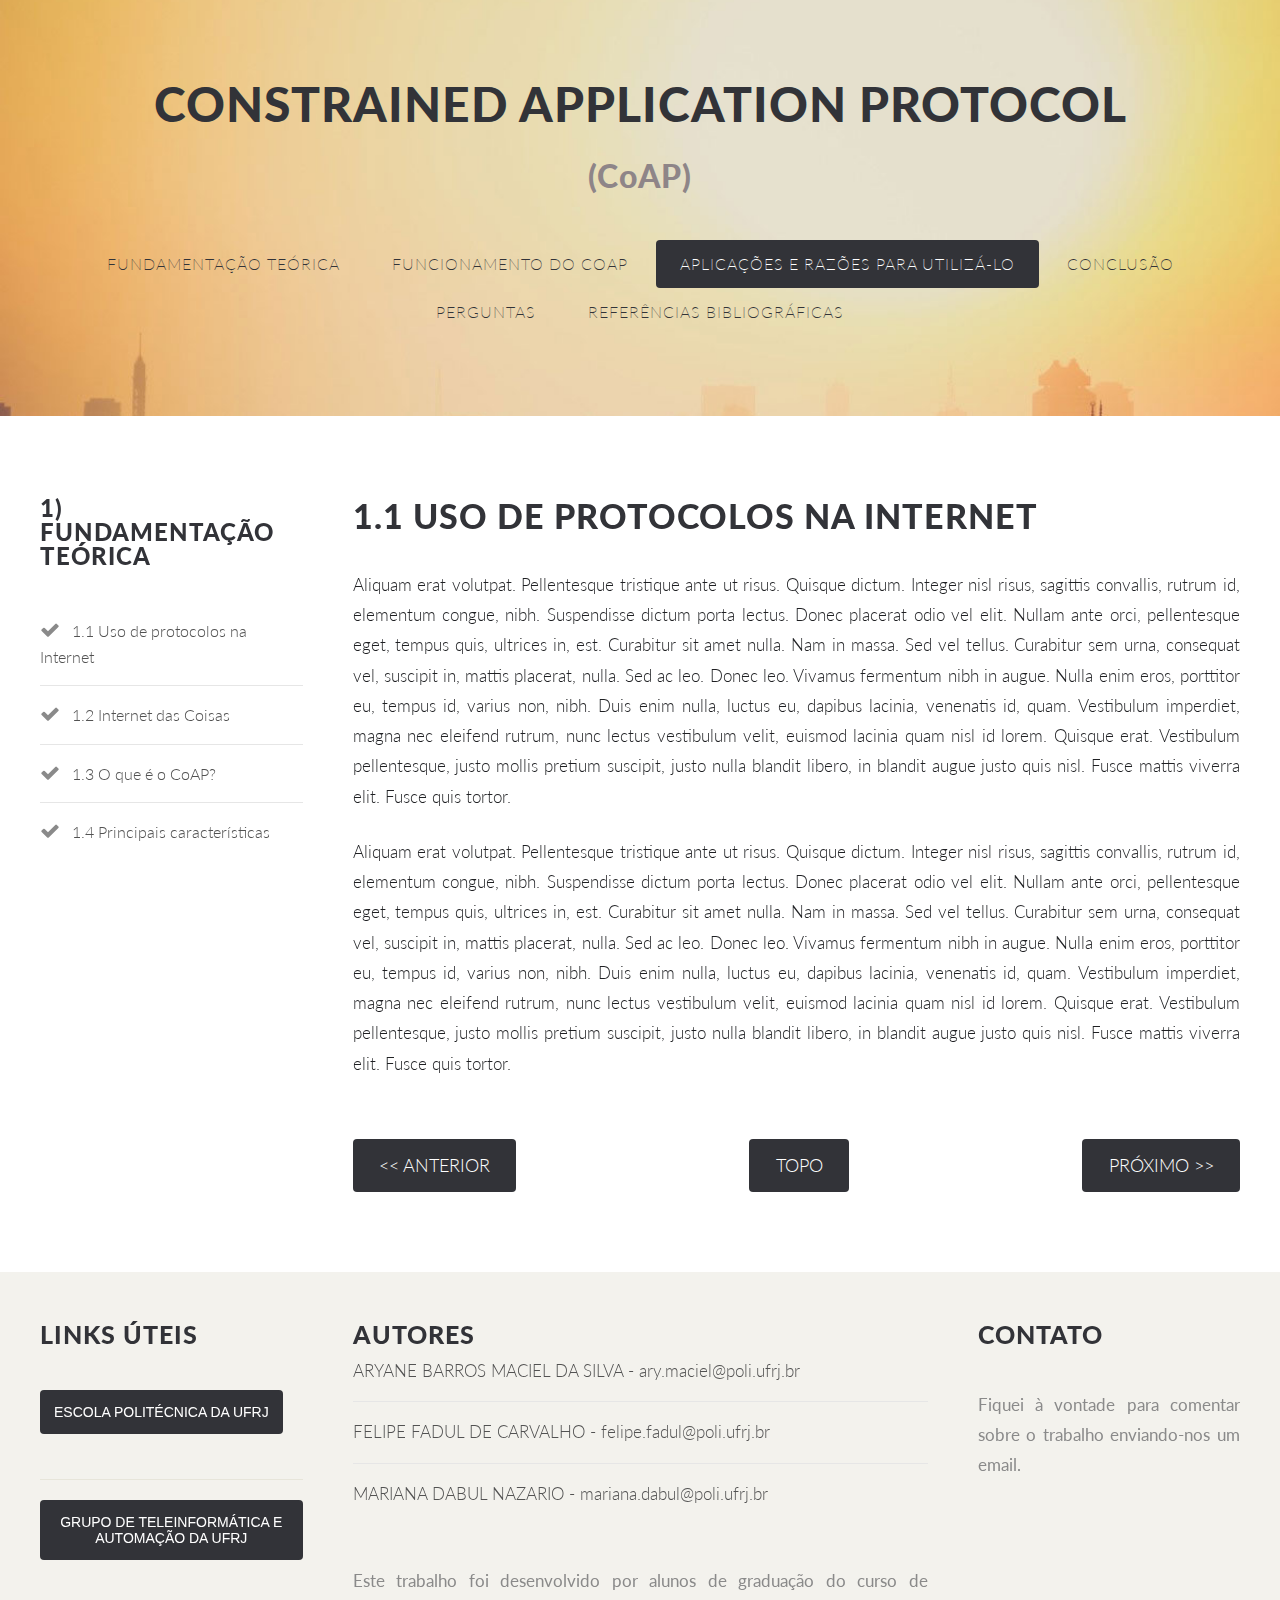
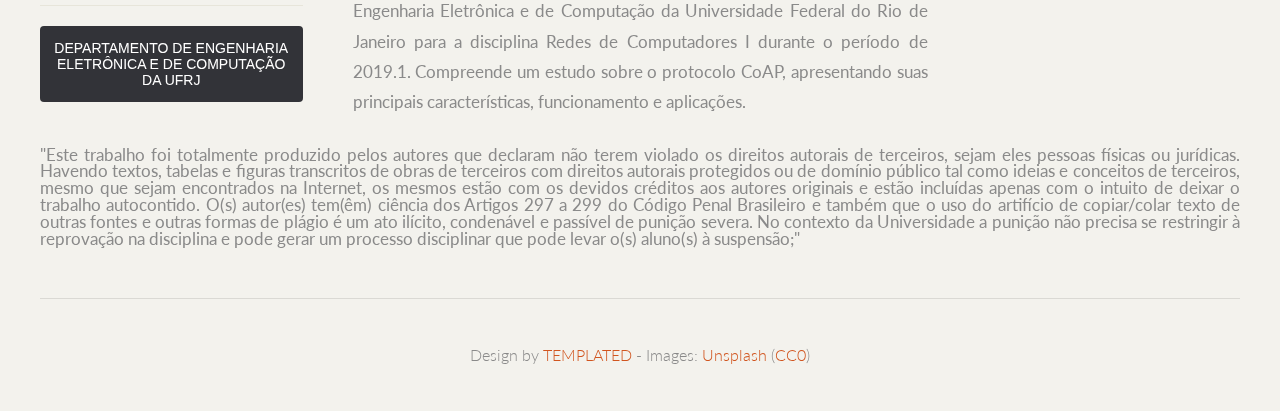
==== aplicacoes.html @ b99cf3f4 "Fazendo alterações no template, modificando rodapé, criando botões de navegação e fazendo a ligação " ====
<!DOCTYPE HTML>
<!--
	Synchronous by TEMPLATED
    templated.co @templatedco
    Released for free under the Creative Commons Attribution 3.0 license (templated.co/license)
-->
<html>
	<head>
		<title>CoAP</title>
		<meta http-equiv="content-type" content="text/html; charset=utf-8" />
		<meta name="description" content="" />
		<meta name="keywords" content="" />
		<link href='http://fonts.googleapis.com/css?family=Lato:300,400,700,900' rel='stylesheet' type='text/css'>
		<!--[if lte IE 8]><script src="js/html5shiv.js"></script><![endif]-->
		<script src="http://ajax.googleapis.com/ajax/libs/jquery/1.11.0/jquery.min.js"></script>
		<script src="js/skel.min.js"></script>
		<script src="js/skel-panels.min.js"></script>
		<script src="js/init.js"></script>
		<script type="text/javascript">
			function gerarLinkEmail(nome, usuario,dominio,assunto) 
			{
				document.write("<a href=\"mailto");
				document.write(":" + usuario + "&#064;");
				document.write(dominio + "?subject=" + assunto + "\">" +  nome + ' - ' + usuario + "&#064;" + dominio +"<\/a>");
			}
		</script>
		<noscript>
			<link rel="stylesheet" href="css/skel-noscript.css" />
			<link rel="stylesheet" href="css/style.css" />
		</noscript>
		<!--[if lte IE 8]><link rel="stylesheet" href="css/ie/v8.css" /><![endif]-->
		<!--[if lte IE 9]><link rel="stylesheet" href="css/ie/v9.css" /><![endif]-->
	</head>
	<body>
		<div id="wrapper">
			
			<!-- Header -->
			<div id="header">
				<div class="container"> 
					
					<!-- Logo -->
					<div id="logo">
						<h1><a href="#">Constrained Application Protocol</a></h1>
						<span><a href="#">(CoAP)</a></span>
					</div>
					
					<!-- Nav -->
					<nav id="nav">
						<ul>
							<li><a href="index.html">Fundamentação Teórica</a></li>
							<li><a href="funcionamento.html">Funcionamento do CoAP</a></li>
							<li class="active"><a href="aplicacoes.html">Aplicações e razões para utilizá-lo</a></li>
							<li><a href="conclusao.html">Conclusão</a></li>
							<li><a href="perguntas.html">Perguntas</a></li>
							<li><a href="referencias.html">Referências bibliográficas</a></li>
						</ul>
					</nav>
				</div>
			</div>
			<!-- /Header -->
			
			<div id="page">
				<div class="container">
					<div class="row">
						<div class="3u">
							<section id="sidebard2">
								<header>
									<h2>1) Fundamentação Teórica</h2>
								</header>
								<ul class="style1">
									<li class="first"><span class="fa fa-check"></span><a href="#">1.1 Uso de protocolos na Internet</a></li>
									<li><span class="fa fa-check"></span><a href="#">1.2 Internet das Coisas</a></li>
									<li><span class="fa fa-check"></span><a href="#">1.3 O que é o CoAP?</a></li>
									<li><span class="fa fa-check"></span><a href="#">1.4 Principais características</a></li>
								</ul>
							</section>
						</div>
						
						
						<div class="9u skel-cell-important">
							<section id="content" >
								<header>
									<h2>1.1 Uso de protocolos na Internet</h2>
								</header>
								<p>Aliquam erat volutpat. Pellentesque tristique ante ut risus. Quisque dictum. Integer nisl risus, sagittis convallis, rutrum id, elementum congue, nibh. Suspendisse dictum porta lectus. Donec placerat odio vel elit. Nullam ante orci, pellentesque eget, tempus quis, ultrices in, est. Curabitur sit amet nulla. Nam in massa. Sed vel tellus. Curabitur sem urna, consequat vel, suscipit in, mattis placerat, nulla. Sed ac leo. Donec leo. Vivamus fermentum nibh in augue. Nulla enim eros, porttitor eu, tempus id, varius non, nibh. Duis enim nulla, luctus eu, dapibus lacinia, venenatis id, quam. Vestibulum imperdiet, magna nec eleifend rutrum, nunc lectus vestibulum velit, euismod lacinia quam nisl id lorem. Quisque erat. Vestibulum pellentesque, justo mollis pretium suscipit, justo nulla blandit libero, in blandit augue justo quis nisl. Fusce mattis viverra elit. Fusce quis tortor.</p>
								<p>Aliquam erat volutpat. Pellentesque tristique ante ut risus. Quisque dictum. Integer nisl risus, sagittis convallis, rutrum id, elementum congue, nibh. Suspendisse dictum porta lectus. Donec placerat odio vel elit. Nullam ante orci, pellentesque eget, tempus quis, ultrices in, est. Curabitur sit amet nulla. Nam in massa. Sed vel tellus. Curabitur sem urna, consequat vel, suscipit in, mattis placerat, nulla. Sed ac leo. Donec leo. Vivamus fermentum nibh in augue. Nulla enim eros, porttitor eu, tempus id, varius non, nibh. Duis enim nulla, luctus eu, dapibus lacinia, venenatis id, quam. Vestibulum imperdiet, magna nec eleifend rutrum, nunc lectus vestibulum velit, euismod lacinia quam nisl id lorem. Quisque erat. Vestibulum pellentesque, justo mollis pretium suscipit, justo nulla blandit libero, in blandit augue justo quis nisl. Fusce mattis viverra elit. Fusce quis tortor.<br>
								</p>
							</section>
							<div style="text-align: center">
								<a href="funcionamento.html" class="button" style="float: left">&lt&lt Anterior</a>
								<a href="#" class="button">Topo</a>
								<a href="conclusao.html" class="button" style="float: right">Próximo &gt&gt</a>
							</div>
						</div>
					</div>

				</div>	
			</div>


			<!-- Footer -->
			<div id="footer">
				<div class="container">
					<div class="row">
						<div class="3u">
							<section id="box1">
								<header>
									<h2>Links úteis</h2>
								</header>
								<ul class="style3">
									<li class="first">
										<p class="linkButton"><a href="http://www.poli.ufrj.br/" target="_blank">Escola Politécnica da UFRJ</a></p>
									</li>
									<li>
										<p class="linkButton"><a href="https://www.gta.ufrj.br/" target="_blank">Grupo de Teleinformática e Automação da UFRJ</a></p>
									</li>
									<li>
										<p class="linkButton"><a href="https://www.del.ufrj.br/" target="_blank">Departamento de Engenharia Eletrônica e de Computação da UFRJ</a></p>
									</li>
								</ul>
							</section>
						</div>
						<div class="6u">
							<section id="box2">
								<header>
									<h2>Autores</h2>
									<ul class="style1">
											<li class="first">
												<script type="text/javascript"> 
													gerarLinkEmail('ARYANE BARROS MACIEL DA SILVA', 'ary&#046;maciel','poli&#046;ufrj&#046;br','Feedback sobre o site do CoAP...');
												</script>
											</li>
											<li>
												<script type="text/javascript"> 
													gerarLinkEmail('FELIPE FADUL DE CARVALHO', 'felipe&#046;fadul','poli&#046;ufrj&#046;br','Feedback sobre o site do CoAP...');
												</script>
											</li>
											<li> 
												<script type="text/javascript"> 
													gerarLinkEmail('MARIANA DABUL NAZARIO', 'mariana&#046;dabul','poli&#046;ufrj&#046;br','Feedback sobre o site do CoAP...');
												</script>
											</li>
											<noscript>
												<em>Endereço de email protegido por JavaScript. Por favor, ative o JavaScript para visualizar o email.</em>
											</noscript>
									</ul>
								</header>
								<div style="text-align: justify">
									<p>Este trabalho foi desenvolvido por alunos de graduação do curso de Engenharia Eletrônica e de Computação da Universidade Federal do Rio de Janeiro para a disciplina Redes de Computadores I durante o período de 2019.1. Compreende um estudo sobre o protocolo <i>CoAP</i>, apresentando suas principais características, funcionamento e aplicações.</p>
								</div>
							</section>
						</div>
						<div class="3u">
							<section id="box3">
								<header>
									<h2>Contato</h2>
								</header>
								<div style="text-align: justify">
									<p>Fiquei à vontade para comentar sobre o trabalho enviando-nos um email.</p>
								</div>
							</section>
						</div>
						<div style="text-align: justify">
								"Este trabalho foi totalmente produzido pelos autores que declaram não terem violado os direitos autorais de terceiros, sejam eles pessoas físicas ou jurídicas. Havendo textos, tabelas e figuras transcritos de obras de terceiros com direitos autorais protegidos ou de domínio público tal como ideias e conceitos de terceiros, mesmo que sejam encontrados na Internet, os mesmos estão com os devidos créditos aos autores originais e estão incluídas apenas com o intuito de deixar o trabalho autocontido. O(s) autor(es) tem(êm) ciência dos Artigos 297 a 299 do Código Penal Brasileiro e também que o uso do artifício de copiar/colar texto de outras fontes e outras formas de plágio é um ato ilícito, condenável e passível de punição severa. No contexto da Universidade a punição não precisa se restringir à reprovação na disciplina e pode gerar um processo disciplinar que pode levar o(s) aluno(s) à suspensão;"
						</div>
					</div>
				</div>
			</div>

			<!-- Copyright -->
			<div id="copyright">
				<div class="container">
						 Design by <a href="http://templated.co" target="_blank">TEMPLATED</a> -  Images: <a href="http://unsplash.com" target="_blank">Unsplash</a> (<a href="https://unsplash.com/license" target="_blank">CC0</a>)
				</div>
			</div>
			
		</div>
	</body>
</html>
---- css/skel-noscript.css ----
/* Resets (http://meyerweb.com/eric/tools/css/reset/ | v2.0 | 20110126 | License: none (public domain)) */

	html,body,div,span,applet,object,iframe,h1,h2,h3,h4,h5,h6,p,blockquote,pre,a,abbr,acronym,address,big,cite,code,del,dfn,em,img,ins,kbd,q,s,samp,small,strike,strong,sub,sup,tt,var,b,u,i,center,dl,dt,dd,ol,ul,li,fieldset,form,label,legend,table,caption,tbody,tfoot,thead,tr,th,td,article,aside,canvas,details,embed,figure,figcaption,footer,header,hgroup,menu,nav,output,ruby,section,summary,time,mark,audio,video{margin:0;padding:0;border:0;font-size:100%;font:inherit;vertical-align:baseline;}article,aside,details,figcaption,figure,footer,header,hgroup,menu,nav,section{display:block;}body{line-height:1;}ol,ul{list-style:none;}blockquote,q{quotes:none;}blockquote:before,blockquote:after,q:before,q:after{content:'';content:none;}table{border-collapse:collapse;border-spacing:0;}body{-webkit-text-size-adjust:none}

/* Box Model */

	*, *:before, *:after {
		-moz-box-sizing: border-box;
		-webkit-box-sizing: border-box;
		-o-box-sizing: border-box;
		-ms-box-sizing: border-box;
		box-sizing: border-box;
	}

/* Container */

	body {
		min-width: 1200px;
	}

	.container {
		width: 1200px;
		margin-left: auto;
		margin-right: auto;
	}

	/* Modifiers */
	
		.container.small {
			width: 900px;
		}

		.container.big {
			width: 100%;
			max-width: 1500px;
			min-width: 1200px;
		}

/* Grid */

	/* Cells */

		.\31 2u { width: 100% }
		.\31 1u { width: 91.6666666667% }
		.\31 0u { width: 83.3333333333% }
		.\39 u { width: 75% }
		.\38 u { width: 66.6666666667% }
		.\37 u { width: 58.3333333333% }
		.\36 u { width: 50% }
		.\35 u { width: 41.6666666667% }
		.\34 u { width: 33.3333333333% }
		.\33 u { width: 25% }
		.\32 u { width: 16.6666666667% }
		.\31 u { width: 8.3333333333% }
		.\-11u { margin-left: 91.6666666667% }
		.\-10u { margin-left: 83.3333333333% }
		.\-9u { margin-left: 75% }
		.\-8u { margin-left: 66.6666666667% }
		.\-7u { margin-left: 58.3333333333% }
		.\-6u { margin-left: 50% }
		.\-5u { margin-left: 41.6666666667% }
		.\-4u { margin-left: 33.3333333333% }
		.\-3u { margin-left: 25% }
		.\-2u { margin-left: 16.6666666667% }
		.\-1u { margin-left: 8.3333333333% }

		.row > * {
			padding: 50px 0 0 50px;
			float: left;
			-moz-box-sizing: border-box;
			-webkit-box-sizing: border-box;
			-o-box-sizing: border-box;
			-ms-box-sizing: border-box;
			box-sizing: border-box;
		}

		.row + .row > * {
			padding-top: 50px;
		}

		.row {
			margin-left: -50px;
		}

	/* Rows */

		.row:after {
			content: '';
			display: block;
			clear: both;
			height: 0;
		}

		.row:first-child > * {
			padding-top: 0;
		}

		.row > * {
			padding-top: 0;
		}

		/* Modifiers */

			/* Flush */

				.row.flush {
					margin-left: 0;
				}

				.row.flush > * {
					padding: 0 !important;
				}

			/* Quarter */

				.row.quarter > * {
					padding: 12.5px 0 0 12.5px;
				}

				.row.quarter + .row.quarter > * {
					padding-top: 12.5px;
				}

				.row.quarter {
					margin-left: -12.5px;
				}

			/* Half */

				.row.half > * {
					padding: 25px 0 0 25px;
				}

				.row.half + .row.half > * {
					padding-top: 25px;
				}

				.row.half {
					margin-left: -25px;
				}

			/* One and (a) Half */

				.row.oneandhalf > * {
					padding: 75px 0 0 75px;
				}

				.row.oneandhalf + .row.oneandhalf > * {
					padding-top: 75px;
				}

				.row.oneandhalf {
					margin-left: -75px;
				}

			/* Double */

				.row.double > * {
					padding: 100px 0 0 100px;
				}

				.row.double + .row.double > * {
					padding-top: 100px;
				}

				.row.double {
					margin-left: -100px;
				}
---- css/style.css ----
/*
	Synchronous by TEMPLATED
    templated.co @templatedco
    Released for free under the Creative Commons Attribution 3.0 license (templated.co/license)
*/

@charset 'UTF-8';
@font-face{font-family:'FontAwesome';src:url('font/fontawesome-webfont.eot?v=4.0.1');src:url('font/fontawesome-webfont.eot?#iefix&v=4.0.1') format('embedded-opentype'),url('font/fontawesome-webfont.woff?v=4.0.1') format('woff'),url('font/fontawesome-webfont.ttf?v=4.0.1') format('truetype'),url('font/fontawesome-webfont.svg?v=4.0.1#fontawesomeregular') format('svg');font-weight:normal;font-style:normal}

/*********************************************************************************/
/* Basic                                                                         */
/*********************************************************************************/

	body {
		margin: 0px;
		padding: 0px;
		background: #f3f2ed;
		font-family: 'Lato', sans-serif;
		font-size: 12pt;
		font-weight: 300;
		color: #8A8A8A;
	}

	h1, h2, h3 {
		margin: 0px;
		padding: 0px;
		font-weight: 300;
	}

	p {
		margin-bottom: 1.5em;
		line-height: 180%;
	}

	a {
		color: #D1551F;
	}

	strong {
		font-weight: 700;
		color: #2A2A2A;
	}

	/* Images */

		.image
		{
			display: inline-block;
		}
		
			.image img
			{
				display: block;
				width: 100%;
			}

			.image.featured
			{
				display: block;
				width: 100%;
				margin: 0 0 2em 0;
			}
			
			.image.full
			{
				display: block;
				width: 100%;
				margin: 0 0 2em 0;
			}
			
			.image.left
			{
				float: left;
				margin: 0 2em 2em 0;
			}
			
			.image.centered
			{
				display: block;
				margin: 0 0 2em 0;
			}

				.image.centered img
				{
					margin: 0 auto;
					width: auto;
				}


	header
	{
		margin-bottom: 2.5em;
	}

	header h2
	{
		letter-spacing: 1px;
		text-transform: uppercase;
		font-weight: 900;
		font-size: 1.5em;
		color: #323338;
	}

	header .byline
	{
	}
	
/*********************************************************************************/
/* Icons                                                                         */
/* Powered by Font Awesome by Dave Gandy | http://fontawesome.io                 */
/* Licensed under the SIL OFL 1.1 (font), MIT (CSS)                              */
/*********************************************************************************/

	.fa
	{
		text-decoration: none;
	}

		.fa.solo
		{
		}
		
			.fa.solo span
			{
				display: none;
			}

		.fa:before
		{
			display:inline-block;
			font-family: FontAwesome;
			font-size: 1.25em;
			text-decoration: none;
			font-style: normal;
			font-weight: normal;
			line-height: 1;
			-webkit-font-smoothing:antialiased;
			-moz-osx-font-smoothing:grayscale;
		}

		.fa-lg{font-size:1.3333333333333333em;line-height:.75em;vertical-align:-15%}
		.fa-2x{font-size:2em}
		.fa-3x{font-size:3em}
		.fa-4x{font-size:4em}
		.fa-5x{font-size:5em}
		.fa-fw{width:1.2857142857142858em;text-align:center}
		.fa-ul{padding-left:0;margin-left:2.142857142857143em;list-style-type:none}.fa-ul>li{position:relative}
		.fa-li{position:absolute;left:-2.142857142857143em;width:2.142857142857143em;top:.14285714285714285em;text-align:center}.fa-li.fa-lg{left:-1.8571428571428572em}
		.fa-border{padding:.2em .25em .15em;border:solid .08em #eee;border-radius:.1em}
		.pull-right{float:right}
		.pull-left{float:left}
		.fa.pull-left{margin-right:.3em}
		.fa.pull-right{margin-left:.3em}
		.fa-spin{-webkit-animation:spin 2s infinite linear;-moz-animation:spin 2s infinite linear;-o-animation:spin 2s infinite linear;animation:spin 2s infinite linear}
		@-moz-keyframes spin{0%{-moz-transform:rotate(0deg)} 100%{-moz-transform:rotate(359deg)}}@-webkit-keyframes spin{0%{-webkit-transform:rotate(0deg)} 100%{-webkit-transform:rotate(359deg)}}@-o-keyframes spin{0%{-o-transform:rotate(0deg)} 100%{-o-transform:rotate(359deg)}}@-ms-keyframes spin{0%{-ms-transform:rotate(0deg)} 100%{-ms-transform:rotate(359deg)}}@keyframes spin{0%{transform:rotate(0deg)} 100%{transform:rotate(359deg)}}.fa-rotate-90{filter:progid:DXImageTransform.Microsoft.BasicImage(rotation=1);-webkit-transform:rotate(90deg);-moz-transform:rotate(90deg);-ms-transform:rotate(90deg);-o-transform:rotate(90deg);transform:rotate(90deg)}
		.fa-rotate-180{filter:progid:DXImageTransform.Microsoft.BasicImage(rotation=2);-webkit-transform:rotate(180deg);-moz-transform:rotate(180deg);-ms-transform:rotate(180deg);-o-transform:rotate(180deg);transform:rotate(180deg)}
		.fa-rotate-270{filter:progid:DXImageTransform.Microsoft.BasicImage(rotation=3);-webkit-transform:rotate(270deg);-moz-transform:rotate(270deg);-ms-transform:rotate(270deg);-o-transform:rotate(270deg);transform:rotate(270deg)}
		.fa-flip-horizontal{filter:progid:DXImageTransform.Microsoft.BasicImage(rotation=0, mirror=1);-webkit-transform:scale(-1, 1);-moz-transform:scale(-1, 1);-ms-transform:scale(-1, 1);-o-transform:scale(-1, 1);transform:scale(-1, 1)}
		.fa-flip-vertical{filter:progid:DXImageTransform.Microsoft.BasicImage(rotation=2, mirror=1);-webkit-transform:scale(1, -1);-moz-transform:scale(1, -1);-ms-transform:scale(1, -1);-o-transform:scale(1, -1);transform:scale(1, -1)}
		.fa-stack{position:relative;display:inline-block;width:2em;height:2em;line-height:2em;vertical-align:middle}
		.fa-stack-1x,.fa-stack-2x{position:absolute;left:0;width:100%;text-align:center}
		.fa-stack-1x{line-height:inherit}
		.fa-stack-2x{font-size:2em}
		.fa-inverse{color:#fff}
		.fa-glass:before{content:"\f000"}
		.fa-music:before{content:"\f001"}
		.fa-search:before{content:"\f002"}
		.fa-envelope-o:before{content:"\f003"}
		.fa-heart:before{content:"\f004"}
		.fa-star:before{content:"\f005"}
		.fa-star-o:before{content:"\f006"}
		.fa-user:before{content:"\f007"}
		.fa-film:before{content:"\f008"}
		.fa-th-large:before{content:"\f009"}
		.fa-th:before{content:"\f00a"}
		.fa-th-list:before{content:"\f00b"}
		.fa-check:before{content:"\f00c"}
		.fa-times:before{content:"\f00d"}
		.fa-search-plus:before{content:"\f00e"}
		.fa-search-minus:before{content:"\f010"}
		.fa-power-off:before{content:"\f011"}
		.fa-signal:before{content:"\f012"}
		.fa-gear:before,.fa-cog:before{content:"\f013"}
		.fa-trash-o:before{content:"\f014"}
		.fa-home:before{content:"\f015"}
		.fa-file-o:before{content:"\f016"}
		.fa-clock-o:before{content:"\f017"}
		.fa-road:before{content:"\f018"}
		.fa-download:before{content:"\f019"}
		.fa-arrow-circle-o-down:before{content:"\f01a"}
		.fa-arrow-circle-o-up:before{content:"\f01b"}
		.fa-inbox:before{content:"\f01c"}
		.fa-play-circle-o:before{content:"\f01d"}
		.fa-rotate-right:before,.fa-repeat:before{content:"\f01e"}
		.fa-refresh:before{content:"\f021"}
		.fa-list-alt:before{content:"\f022"}
		.fa-lock:before{content:"\f023"}
		.fa-flag:before{content:"\f024"}
		.fa-headphones:before{content:"\f025"}
		.fa-volume-off:before{content:"\f026"}
		.fa-volume-down:before{content:"\f027"}
		.fa-volume-up:before{content:"\f028"}
		.fa-qrcode:before{content:"\f029"}
		.fa-barcode:before{content:"\f02a"}
		.fa-tag:before{content:"\f02b"}
		.fa-tags:before{content:"\f02c"}
		.fa-book:before{content:"\f02d"}
		.fa-bookmark:before{content:"\f02e"}
		.fa-print:before{content:"\f02f"}
		.fa-camera:before{content:"\f030"}
		.fa-font:before{content:"\f031"}
		.fa-bold:before{content:"\f032"}
		.fa-italic:before{content:"\f033"}
		.fa-text-height:before{content:"\f034"}
		.fa-text-width:before{content:"\f035"}
		.fa-align-left:before{content:"\f036"}
		.fa-align-center:before{content:"\f037"}
		.fa-align-right:before{content:"\f038"}
		.fa-align-justify:before{content:"\f039"}
		.fa-list:before{content:"\f03a"}
		.fa-dedent:before,.fa-outdent:before{content:"\f03b"}
		.fa-indent:before{content:"\f03c"}
		.fa-video-camera:before{content:"\f03d"}
		.fa-picture-o:before{content:"\f03e"}
		.fa-pencil:before{content:"\f040"}
		.fa-map-marker:before{content:"\f041"}
		.fa-adjust:before{content:"\f042"}
		.fa-tint:before{content:"\f043"}
		.fa-edit:before,.fa-pencil-square-o:before{content:"\f044"}
		.fa-share-square-o:before{content:"\f045"}
		.fa-check-square-o:before{content:"\f046"}
		.fa-move:before{content:"\f047"}
		.fa-step-backward:before{content:"\f048"}
		.fa-fast-backward:before{content:"\f049"}
		.fa-backward:before{content:"\f04a"}
		.fa-play:before{content:"\f04b"}
		.fa-pause:before{content:"\f04c"}
		.fa-stop:before{content:"\f04d"}
		.fa-forward:before{content:"\f04e"}
		.fa-fast-forward:before{content:"\f050"}
		.fa-step-forward:before{content:"\f051"}
		.fa-eject:before{content:"\f052"}
		.fa-chevron-left:before{content:"\f053"}
		.fa-chevron-right:before{content:"\f054"}
		.fa-plus-circle:before{content:"\f055"}
		.fa-minus-circle:before{content:"\f056"}
		.fa-times-circle:before{content:"\f057"}
		.fa-check-circle:before{content:"\f058"}
		.fa-question-circle:before{content:"\f059"}
		.fa-info-circle:before{content:"\f05a"}
		.fa-crosshairs:before{content:"\f05b"}
		.fa-times-circle-o:before{content:"\f05c"}
		.fa-check-circle-o:before{content:"\f05d"}
		.fa-ban:before{content:"\f05e"}
		.fa-arrow-left:before{content:"\f060"}
		.fa-arrow-right:before{content:"\f061"}
		.fa-arrow-up:before{content:"\f062"}
		.fa-arrow-down:before{content:"\f063"}
		.fa-mail-forward:before,.fa-share:before{content:"\f064"}
		.fa-resize-full:before{content:"\f065"}
		.fa-resize-small:before{content:"\f066"}
		.fa-plus:before{content:"\f067"}
		.fa-minus:before{content:"\f068"}
		.fa-asterisk:before{content:"\f069"}
		.fa-exclamation-circle:before{content:"\f06a"}
		.fa-gift:before{content:"\f06b"}
		.fa-leaf:before{content:"\f06c"}
		.fa-fire:before{content:"\f06d"}
		.fa-eye:before{content:"\f06e"}
		.fa-eye-slash:before{content:"\f070"}
		.fa-warning:before,.fa-exclamation-triangle:before{content:"\f071"}
		.fa-plane:before{content:"\f072"}
		.fa-calendar:before{content:"\f073"}
		.fa-random:before{content:"\f074"}
		.fa-comment:before{content:"\f075"}
		.fa-magnet:before{content:"\f076"}
		.fa-chevron-up:before{content:"\f077"}
		.fa-chevron-down:before{content:"\f078"}
		.fa-retweet:before{content:"\f079"}
		.fa-shopping-cart:before{content:"\f07a"}
		.fa-folder:before{content:"\f07b"}
		.fa-folder-open:before{content:"\f07c"}
		.fa-resize-vertical:before{content:"\f07d"}
		.fa-resize-horizontal:before{content:"\f07e"}
		.fa-bar-chart-o:before{content:"\f080"}
		.fa-twitter-square:before{content:"\f081"}
		.fa-facebook-square:before{content:"\f082"}
		.fa-camera-retro:before{content:"\f083"}
		.fa-key:before{content:"\f084"}
		.fa-gears:before,.fa-cogs:before{content:"\f085"}
		.fa-comments:before{content:"\f086"}
		.fa-thumbs-o-up:before{content:"\f087"}
		.fa-thumbs-o-down:before{content:"\f088"}
		.fa-star-half:before{content:"\f089"}
		.fa-heart-o:before{content:"\f08a"}
		.fa-sign-out:before{content:"\f08b"}
		.fa-linkedin-square:before{content:"\f08c"}
		.fa-thumb-tack:before{content:"\f08d"}
		.fa-external-link:before{content:"\f08e"}
		.fa-sign-in:before{content:"\f090"}
		.fa-trophy:before{content:"\f091"}
		.fa-github-square:before{content:"\f092"}
		.fa-upload:before{content:"\f093"}
		.fa-lemon-o:before{content:"\f094"}
		.fa-phone:before{content:"\f095"}
		.fa-square-o:before{content:"\f096"}
		.fa-bookmark-o:before{content:"\f097"}
		.fa-phone-square:before{content:"\f098"}
		.fa-twitter:before{content:"\f099"}
		.fa-facebook:before{content:"\f09a"}
		.fa-github:before{content:"\f09b"}
		.fa-unlock:before{content:"\f09c"}
		.fa-credit-card:before{content:"\f09d"}
		.fa-rss:before{content:"\f09e"}
		.fa-hdd-o:before{content:"\f0a0"}
		.fa-bullhorn:before{content:"\f0a1"}
		.fa-bell:before{content:"\f0f3"}
		.fa-certificate:before{content:"\f0a3"}
		.fa-hand-o-right:before{content:"\f0a4"}
		.fa-hand-o-left:before{content:"\f0a5"}
		.fa-hand-o-up:before{content:"\f0a6"}
		.fa-hand-o-down:before{content:"\f0a7"}
		.fa-arrow-circle-left:before{content:"\f0a8"}
		.fa-arrow-circle-right:before{content:"\f0a9"}
		.fa-arrow-circle-up:before{content:"\f0aa"}
		.fa-arrow-circle-down:before{content:"\f0ab"}
		.fa-globe:before{content:"\f0ac"}
		.fa-wrench:before{content:"\f0ad"}
		.fa-tasks:before{content:"\f0ae"}
		.fa-filter:before{content:"\f0b0"}
		.fa-briefcase:before{content:"\f0b1"}
		.fa-fullscreen:before{content:"\f0b2"}
		.fa-group:before{content:"\f0c0"}
		.fa-chain:before,.fa-link:before{content:"\f0c1"}
		.fa-cloud:before{content:"\f0c2"}
		.fa-flask:before{content:"\f0c3"}
		.fa-cut:before,.fa-scissors:before{content:"\f0c4"}
		.fa-copy:before,.fa-files-o:before{content:"\f0c5"}
		.fa-paperclip:before{content:"\f0c6"}
		.fa-save:before,.fa-floppy-o:before{content:"\f0c7"}
		.fa-square:before{content:"\f0c8"}
		.fa-reorder:before{content:"\f0c9"}
		.fa-list-ul:before{content:"\f0ca"}
		.fa-list-ol:before{content:"\f0cb"}
		.fa-strikethrough:before{content:"\f0cc"}
		.fa-underline:before{content:"\f0cd"}
		.fa-table:before{content:"\f0ce"}
		.fa-magic:before{content:"\f0d0"}
		.fa-truck:before{content:"\f0d1"}
		.fa-pinterest:before{content:"\f0d2"}
		.fa-pinterest-square:before{content:"\f0d3"}
		.fa-google-plus-square:before{content:"\f0d4"}
		.fa-google-plus:before{content:"\f0d5"}
		.fa-money:before{content:"\f0d6"}
		.fa-caret-down:before{content:"\f0d7"}
		.fa-caret-up:before{content:"\f0d8"}
		.fa-caret-left:before{content:"\f0d9"}
		.fa-caret-right:before{content:"\f0da"}
		.fa-columns:before{content:"\f0db"}
		.fa-unsorted:before,.fa-sort:before{content:"\f0dc"}
		.fa-sort-down:before,.fa-sort-asc:before{content:"\f0dd"}
		.fa-sort-up:before,.fa-sort-desc:before{content:"\f0de"}
		.fa-envelope:before{content:"\f0e0"}
		.fa-linkedin:before{content:"\f0e1"}
		.fa-rotate-left:before,.fa-undo:before{content:"\f0e2"}
		.fa-legal:before,.fa-gavel:before{content:"\f0e3"}
		.fa-dashboard:before,.fa-tachometer:before{content:"\f0e4"}
		.fa-comment-o:before{content:"\f0e5"}
		.fa-comments-o:before{content:"\f0e6"}
		.fa-flash:before,.fa-bolt:before{content:"\f0e7"}
		.fa-sitemap:before{content:"\f0e8"}
		.fa-umbrella:before{content:"\f0e9"}
		.fa-paste:before,.fa-clipboard:before{content:"\f0ea"}
		.fa-lightbulb-o:before{content:"\f0eb"}
		.fa-exchange:before{content:"\f0ec"}
		.fa-cloud-download:before{content:"\f0ed"}
		.fa-cloud-upload:before{content:"\f0ee"}
		.fa-user-md:before{content:"\f0f0"}
		.fa-stethoscope:before{content:"\f0f1"}
		.fa-suitcase:before{content:"\f0f2"}
		.fa-bell-o:before{content:"\f0a2"}
		.fa-coffee:before{content:"\f0f4"}
		.fa-cutlery:before{content:"\f0f5"}
		.fa-file-text-o:before{content:"\f0f6"}
		.fa-building:before{content:"\f0f7"}
		.fa-hospital:before{content:"\f0f8"}
		.fa-ambulance:before{content:"\f0f9"}
		.fa-medkit:before{content:"\f0fa"}
		.fa-fighter-jet:before{content:"\f0fb"}
		.fa-beer:before{content:"\f0fc"}
		.fa-h-square:before{content:"\f0fd"}
		.fa-plus-square:before{content:"\f0fe"}
		.fa-angle-double-left:before{content:"\f100"}
		.fa-angle-double-right:before{content:"\f101"}
		.fa-angle-double-up:before{content:"\f102"}
		.fa-angle-double-down:before{content:"\f103"}
		.fa-angle-left:before{content:"\f104"}
		.fa-angle-right:before{content:"\f105"}
		.fa-angle-up:before{content:"\f106"}
		.fa-angle-down:before{content:"\f107"}
		.fa-desktop:before{content:"\f108"}
		.fa-laptop:before{content:"\f109"}
		.fa-tablet:before{content:"\f10a"}
		.fa-mobile-phone:before,.fa-mobile:before{content:"\f10b"}
		.fa-circle-o:before{content:"\f10c"}
		.fa-quote-left:before{content:"\f10d"}
		.fa-quote-right:before{content:"\f10e"}
		.fa-spinner:before{content:"\f110"}
		.fa-circle:before{content:"\f111"}
		.fa-mail-reply:before,.fa-reply:before{content:"\f112"}
		.fa-github-alt:before{content:"\f113"}
		.fa-folder-o:before{content:"\f114"}
		.fa-folder-open-o:before{content:"\f115"}
		.fa-expand-o:before{content:"\f116"}
		.fa-collapse-o:before{content:"\f117"}
		.fa-smile-o:before{content:"\f118"}
		.fa-frown-o:before{content:"\f119"}
		.fa-meh-o:before{content:"\f11a"}
		.fa-gamepad:before{content:"\f11b"}
		.fa-keyboard-o:before{content:"\f11c"}
		.fa-flag-o:before{content:"\f11d"}
		.fa-flag-checkered:before{content:"\f11e"}
		.fa-terminal:before{content:"\f120"}
		.fa-code:before{content:"\f121"}
		.fa-reply-all:before{content:"\f122"}
		.fa-mail-reply-all:before{content:"\f122"}
		.fa-star-half-empty:before,.fa-star-half-full:before,.fa-star-half-o:before{content:"\f123"}
		.fa-location-arrow:before{content:"\f124"}
		.fa-crop:before{content:"\f125"}
		.fa-code-fork:before{content:"\f126"}
		.fa-unlink:before,.fa-chain-broken:before{content:"\f127"}
		.fa-question:before{content:"\f128"}
		.fa-info:before{content:"\f129"}
		.fa-exclamation:before{content:"\f12a"}
		.fa-superscript:before{content:"\f12b"}
		.fa-subscript:before{content:"\f12c"}
		.fa-eraser:before{content:"\f12d"}
		.fa-puzzle-piece:before{content:"\f12e"}
		.fa-microphone:before{content:"\f130"}
		.fa-microphone-slash:before{content:"\f131"}
		.fa-shield:before{content:"\f132"}
		.fa-calendar-o:before{content:"\f133"}
		.fa-fire-extinguisher:before{content:"\f134"}
		.fa-rocket:before{content:"\f135"}
		.fa-maxcdn:before{content:"\f136"}
		.fa-chevron-circle-left:before{content:"\f137"}
		.fa-chevron-circle-right:before{content:"\f138"}
		.fa-chevron-circle-up:before{content:"\f139"}
		.fa-chevron-circle-down:before{content:"\f13a"}
		.fa-html5:before{content:"\f13b"}
		.fa-css3:before{content:"\f13c"}
		.fa-anchor:before{content:"\f13d"}
		.fa-unlock-o:before{content:"\f13e"}
		.fa-bullseye:before{content:"\f140"}
		.fa-ellipsis-horizontal:before{content:"\f141"}
		.fa-ellipsis-vertical:before{content:"\f142"}
		.fa-rss-square:before{content:"\f143"}
		.fa-play-circle:before{content:"\f144"}
		.fa-ticket:before{content:"\f145"}
		.fa-minus-square:before{content:"\f146"}
		.fa-minus-square-o:before{content:"\f147"}
		.fa-level-up:before{content:"\f148"}
		.fa-level-down:before{content:"\f149"}
		.fa-check-square:before{content:"\f14a"}
		.fa-pencil-square:before{content:"\f14b"}
		.fa-external-link-square:before{content:"\f14c"}
		.fa-share-square:before{content:"\f14d"}
		.fa-compass:before{content:"\f14e"}
		.fa-toggle-down:before,.fa-caret-square-o-down:before{content:"\f150"}
		.fa-toggle-up:before,.fa-caret-square-o-up:before{content:"\f151"}
		.fa-toggle-right:before,.fa-caret-square-o-right:before{content:"\f152"}
		.fa-euro:before,.fa-eur:before{content:"\f153"}
		.fa-gbp:before{content:"\f154"}
		.fa-dollar:before,.fa-usd:before{content:"\f155"}
		.fa-rupee:before,.fa-inr:before{content:"\f156"}
		.fa-cny:before,.fa-rmb:before,.fa-yen:before,.fa-jpy:before{content:"\f157"}
		.fa-ruble:before,.fa-rouble:before,.fa-rub:before{content:"\f158"}
		.fa-won:before,.fa-krw:before{content:"\f159"}
		.fa-bitcoin:before,.fa-btc:before{content:"\f15a"}
		.fa-file:before{content:"\f15b"}
		.fa-file-text:before{content:"\f15c"}
		.fa-sort-alpha-asc:before{content:"\f15d"}
		.fa-sort-alpha-desc:before{content:"\f15e"}
		.fa-sort-amount-asc:before{content:"\f160"}
		.fa-sort-amount-desc:before{content:"\f161"}
		.fa-sort-numeric-asc:before{content:"\f162"}
		.fa-sort-numeric-desc:before{content:"\f163"}
		.fa-thumbs-up:before{content:"\f164"}
		.fa-thumbs-down:before{content:"\f165"}
		.fa-youtube-square:before{content:"\f166"}
		.fa-youtube:before{content:"\f167"}
		.fa-xing:before{content:"\f168"}
		.fa-xing-square:before{content:"\f169"}
		.fa-youtube-play:before{content:"\f16a"}
		.fa-dropbox:before{content:"\f16b"}
		.fa-stack-overflow:before{content:"\f16c"}
		.fa-instagram:before{content:"\f16d"}
		.fa-flickr:before{content:"\f16e"}
		.fa-adn:before{content:"\f170"}
		.fa-bitbucket:before{content:"\f171"}
		.fa-bitbucket-square:before{content:"\f172"}
		.fa-tumblr:before{content:"\f173"}
		.fa-tumblr-square:before{content:"\f174"}
		.fa-long-arrow-down:before{content:"\f175"}
		.fa-long-arrow-up:before{content:"\f176"}
		.fa-long-arrow-left:before{content:"\f177"}
		.fa-long-arrow-right:before{content:"\f178"}
		.fa-apple:before{content:"\f179"}
		.fa-windows:before{content:"\f17a"}
		.fa-android:before{content:"\f17b"}
		.fa-linux:before{content:"\f17c"}
		.fa-dribbble:before{content:"\f17d"}
		.fa-skype:before{content:"\f17e"}
		.fa-foursquare:before{content:"\f180"}
		.fa-trello:before{content:"\f181"}
		.fa-female:before{content:"\f182"}
		.fa-male:before{content:"\f183"}
		.fa-gittip:before{content:"\f184"}
		.fa-sun-o:before{content:"\f185"}
		.fa-moon-o:before{content:"\f186"}
		.fa-archive:before{content:"\f187"}
		.fa-bug:before{content:"\f188"}
		.fa-vk:before{content:"\f189"}
		.fa-weibo:before{content:"\f18a"}
		.fa-renren:before{content:"\f18b"}
		.fa-pagelines:before{content:"\f18c"}
		.fa-stack-exchange:before{content:"\f18d"}
		.fa-arrow-circle-o-right:before{content:"\f18e"}
		.fa-arrow-circle-o-left:before{content:"\f190"}
		.fa-toggle-left:before,.fa-caret-square-o-left:before{content:"\f191"}
		.fa-dot-circle-o:before{content:"\f192"}
		.fa-wheelchair:before{content:"\f193"}
		.fa-vimeo-square:before{content:"\f194"}
		.fa-turkish-lira:before,.fa-try:before{content:"\f195"}
	

/** LIST STYLE 1 */

ul.style1 {
	margin: 0px;
	padding: 0px 0px 0px 0px;
	list-style: none;
}

ul.style1 li {
	display: inline-block;
	padding: 1em 0em;
	border-top: 1px solid #E6E6E6;
	width: 100%;
	line-height: 160%;
}

ul.style1 span
{
	margin-right: 0.75em;
}

ul.style1 a {
	text-decoration: none;
	color: #525252;
	font-weight: 300;
	font-size: 1.014em;
}

ul.style1 a:hover {
	text-decoration: underline;
	font-weight: 390;
	font-size: 1.15em;
}

ul.style1 .first {
	border-top: none;
	padding-top: 10px;
}

/** LIST STYLE 3 */

ul.style3 {
	margin: 0px;
	padding: 0px;
	list-style: none;
}

ul.style3 li {
	padding: 20px 0px 25px 0px;
	border-top: 1px solid #E7E5DA;
}

ul.style3 a {
	display: block;
	text-decoration: none;
	color: #525252;
}

ul.style3 a:hover {
	text-decoration: underline;
}

ul.style3 .linkButton {
	display: inline-block;
	margin: 0px 0px 20px 0px;
	padding: 1em 1em;
	background: #323338;
	border-radius: 4px;
	line-height: normal;
	text-align: center;
	text-transform: uppercase;
	font-family: 'Abel', sans-serif;
	font-size: 14px;
	color: #FFFFFF;
}

ul.style3 .linkButton b {
}

ul.style3 .linkButton a {
	color: #FFFFFF;
}

ul.style3 .limkButton a:hover {
	text-decoration: none;
	text-decoration: underline; 
}

ul.style3 .first {
	padding-top: 0px;
	border-top: none;
}

/** BUTTON STYLE */

	/* Buttons */
		
		.button
		{
			position: relative;
			display: inline-block;
			margin-top: 2em;
			padding: 1em 1.5em;
			background: #323338;
			border-radius: 4px;
			text-decoration: none;
			text-transform: uppercase;
			font-size: 1.1em;
			color: #FFF;
			-moz-transition: color 0.35s ease-in-out, background-color 0.35s ease-in-out;
			-webkit-transition: color 0.35s ease-in-out, background-color 0.35s ease-in-out;
			-o-transition: color 0.35s ease-in-out, background-color 0.35s ease-in-out;
			-ms-transition: color 0.35s ease-in-out, background-color 0.35s ease-in-out;
			transition: color 0.35s ease-in-out, background-color 0.35s ease-in-out;
			cursor: pointer;
		}

			.button:hover
			{
				background: #1f2023;
				color: #FFF !important;
			}

.button-style {
	margin: 20px 0px 20px 0px;
}

.button-style a {
	padding: 7px 20px 7px 20px;
	background: #CEC3A0;
	border-radius: 5px;
	line-height: normal;
	text-align: center;
	text-transform: uppercase;
	text-decoration: none;
	text-shadow: 1px 1px 1px #8A8B71;
	font-family: 'Abel', sans-serif;
	font-size: 14px;
	color: #FFFFFF;
}

/*********************************************************************************/
/* Header                                                                        */
/*********************************************************************************/

	#header
	{
		position: relative;
		text-align: center;
		background: url(../images/banner.jpg) no-repeat center;
		background-size: cover;
	}


	#page {
		padding: 5em 0em;
		background: #FFF
	}
	
	#content header
	{
		margin-bottom: 2em !important;
	}

	#content header h2
	{
		line-height: 1.2em;
		font-size: 2em;
	}

	#content
	{
		color: #1f2023;
		text-align: justify;
		font-weight: 370;
		font-size: 1.05em;
	}
	
	#footer
	{
		text-align: justify;
		font-weight: 400;
		font-size: 1.05em;
		padding: 3em 0em;
	}


/*********************************************************************************/
/* Copyright                                                                     */
/*********************************************************************************/
	
	#copyright
	{
		position: relative;
		text-align: center;
	}
	
	#copyright .container
	{
		padding: 3em 0em;
		border-top: 1px solid;
		border-color: rgba(0,0,0,.1);
	}
	
	#copyright a
	{
		text-decoration: none;
	}
	
	
	#main
	{
		padding: 5em 0em;
		background: #FFF
	}
---- css/ie/v8.css ----
/*********************************************************************************/
/* Basic                                                                         */
/*********************************************************************************/

	.button
	{
		/*
		
		For elements that use border-radius, add the following:
		
			-ms-behavior: url('css/ie/PIE.htc');

		Note that PIE.htc requires its elements to be relative or absolute:

			position: relative;

		*/
	}
---- css/ie/v9.css ----
/*********************************************************************************/
/* Basic                                                                         */
/*********************************************************************************/
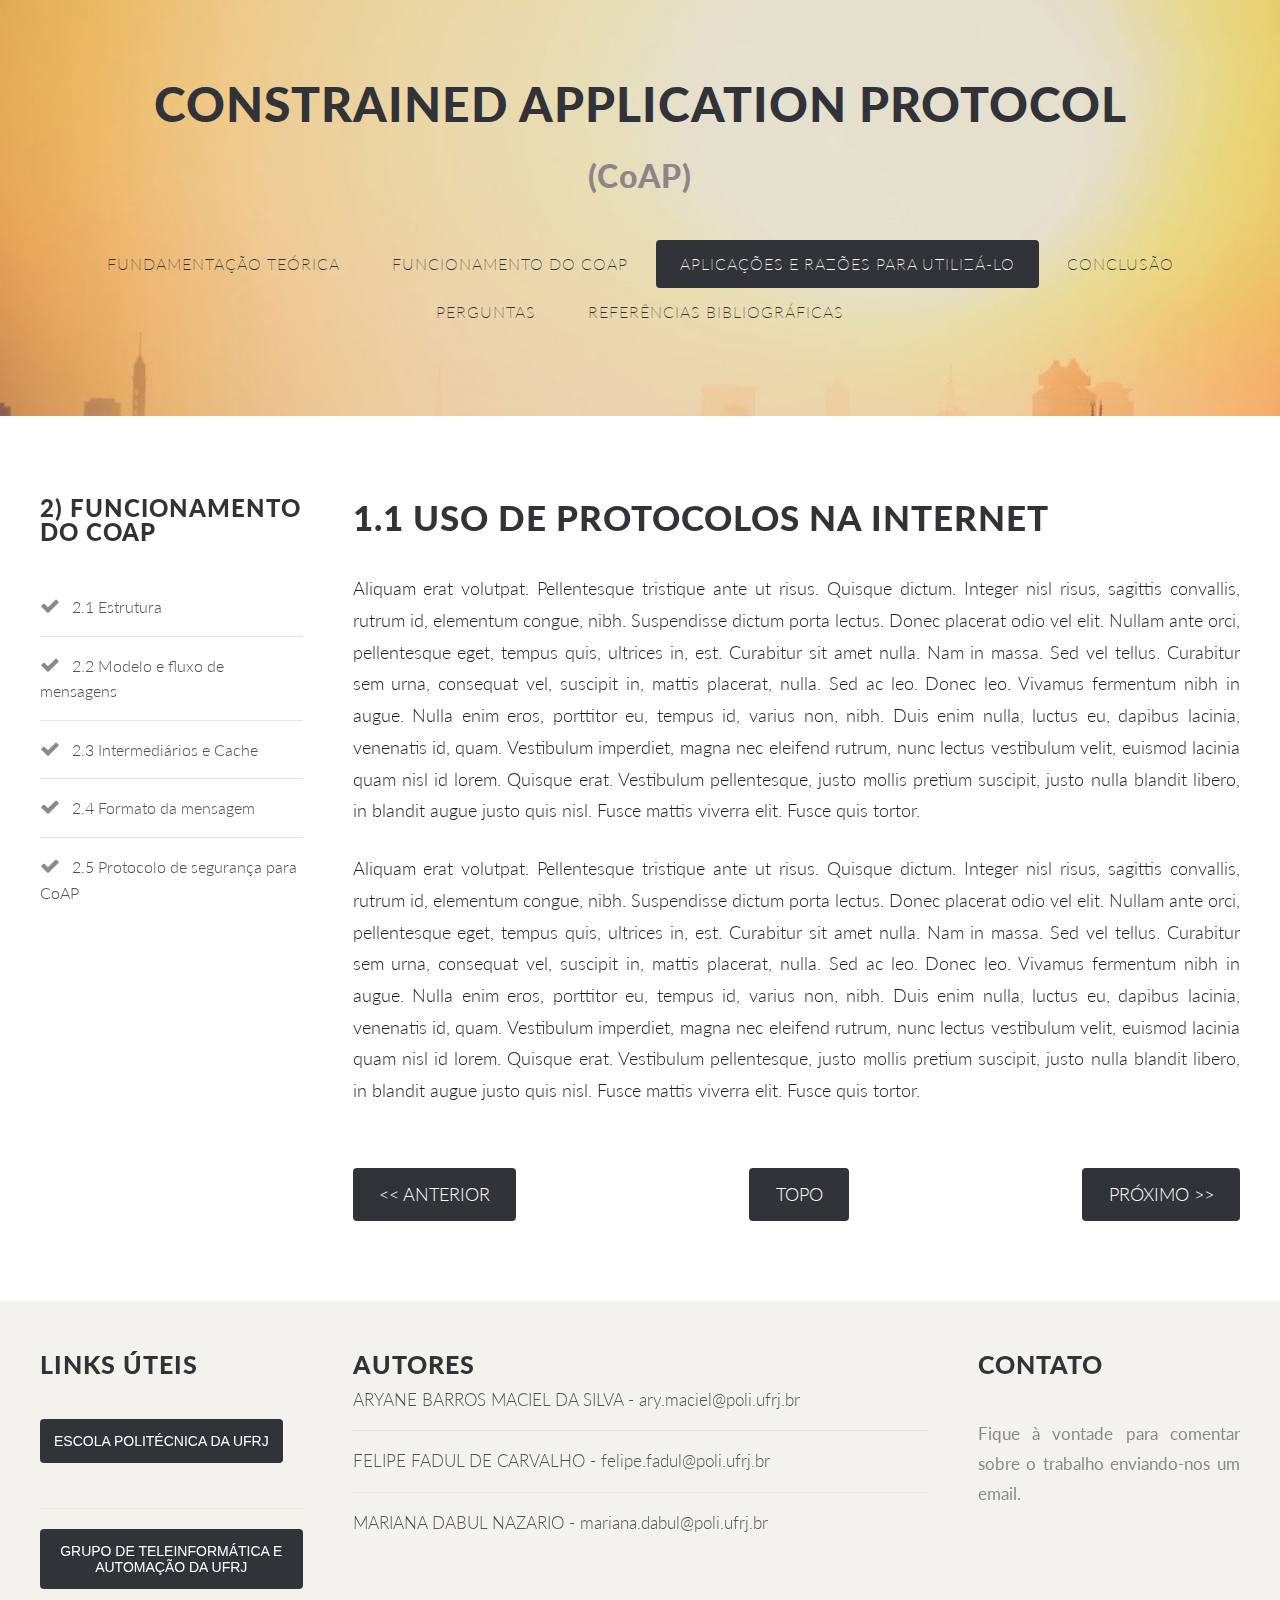
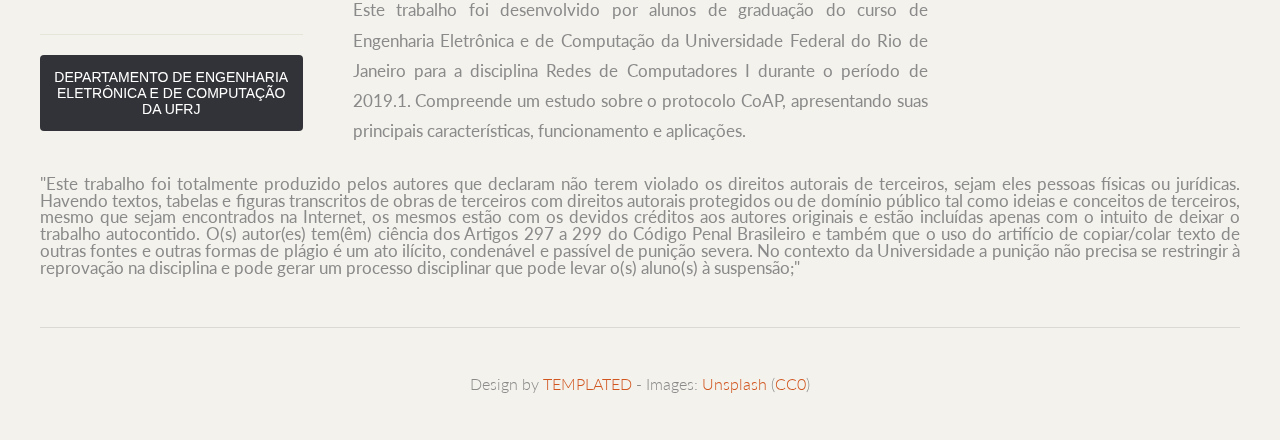
==== commit 6d201aab: "Adicionando conteúdo das páginas "Fundamentação Teórica" e "Funcionamento do CoAP"." ====
--- a/aplicacoes.html
+++ b/aplicacoes.html
@@ -65,13 +65,14 @@
 						<div class="3u">
 							<section id="sidebard2">
 								<header>
-									<h2>1) Fundamentação Teórica</h2>
+									<h2>2) Funcionamento do CoAP</h2>
 								</header>
 								<ul class="style1">
-									<li class="first"><span class="fa fa-check"></span><a href="#">1.1 Uso de protocolos na Internet</a></li>
-									<li><span class="fa fa-check"></span><a href="#">1.2 Internet das Coisas</a></li>
-									<li><span class="fa fa-check"></span><a href="#">1.3 O que é o CoAP?</a></li>
-									<li><span class="fa fa-check"></span><a href="#">1.4 Principais características</a></li>
+									<li class="first"><span class="fa fa-check"></span><a href="#">2.1 Estrutura</a></li>
+									<li><span class="fa fa-check"></span><a href="#">2.2 Modelo e fluxo de mensagens</a></li>
+									<li><span class="fa fa-check"></span><a href="#">2.3 Intermediários e Cache</a></li>
+									<li><span class="fa fa-check"></span><a href="#">2.4 Formato da mensagem</a></li>
+									<li><span class="fa fa-check"></span><a href="#">2.5 Protocolo de segurança para CoAP</a></li>
 								</ul>
 							</section>
 						</div>
@@ -156,7 +157,7 @@
 									<h2>Contato</h2>
 								</header>
 								<div style="text-align: justify">
-									<p>Fiquei à vontade para comentar sobre o trabalho enviando-nos um email.</p>
+									<p>Fique à vontade para comentar sobre o trabalho enviando-nos um email.</p>
 								</div>
 							</section>
 						</div>
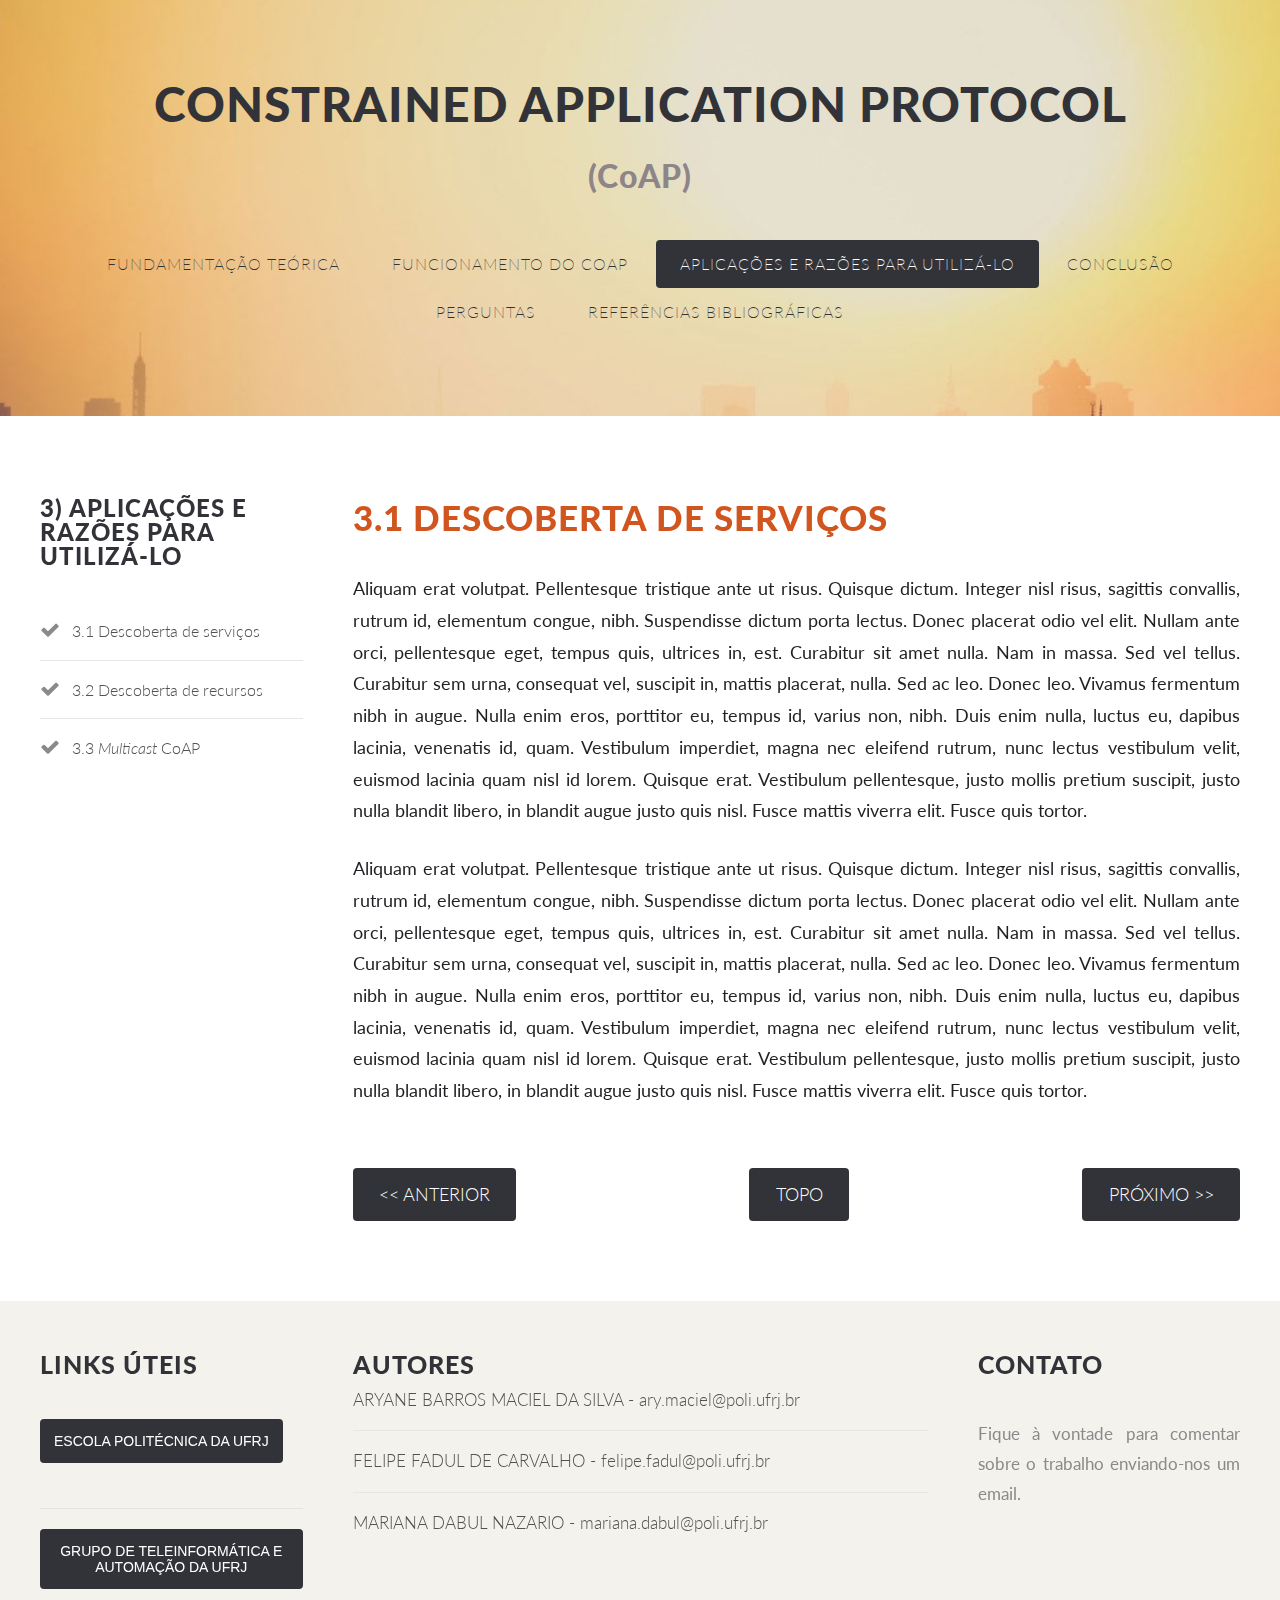
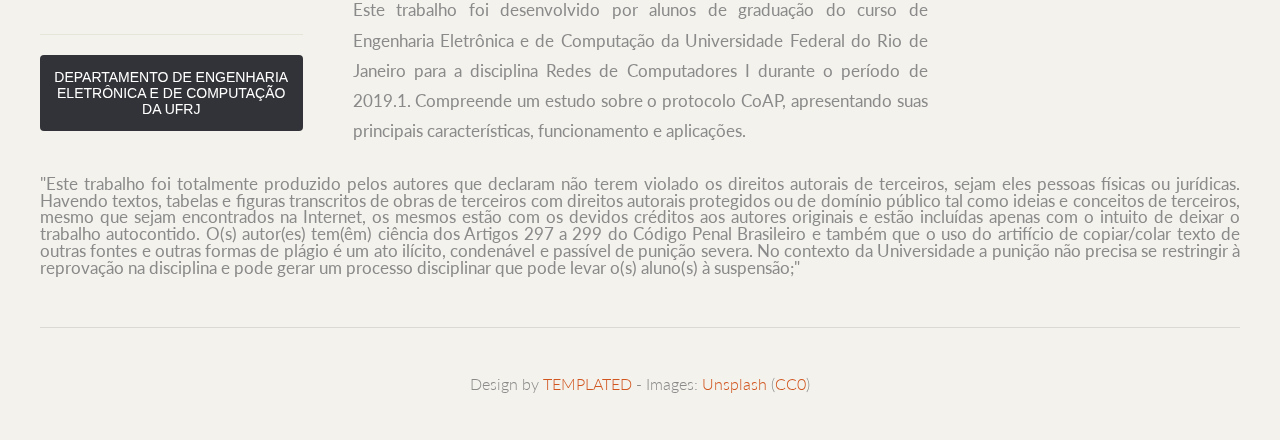
==== commit 08d30866: "Linkando os índices do sidebar às seções. Adicionando índice às demais páginas. Acrescentando o esti" ====
--- a/aplicacoes.html
+++ b/aplicacoes.html
@@ -5,176 +5,219 @@
     Released for free under the Creative Commons Attribution 3.0 license (templated.co/license)
 -->
 <html>
-	<head>
-		<title>CoAP</title>
-		<meta http-equiv="content-type" content="text/html; charset=utf-8" />
-		<meta name="description" content="" />
-		<meta name="keywords" content="" />
-		<link href='http://fonts.googleapis.com/css?family=Lato:300,400,700,900' rel='stylesheet' type='text/css'>
-		<!--[if lte IE 8]><script src="js/html5shiv.js"></script><![endif]-->
-		<script src="http://ajax.googleapis.com/ajax/libs/jquery/1.11.0/jquery.min.js"></script>
-		<script src="js/skel.min.js"></script>
-		<script src="js/skel-panels.min.js"></script>
-		<script src="js/init.js"></script>
-		<script type="text/javascript">
-			function gerarLinkEmail(nome, usuario,dominio,assunto) 
-			{
-				document.write("<a href=\"mailto");
-				document.write(":" + usuario + "&#064;");
-				document.write(dominio + "?subject=" + assunto + "\">" +  nome + ' - ' + usuario + "&#064;" + dominio +"<\/a>");
-			}
-		</script>
-		<noscript>
-			<link rel="stylesheet" href="css/skel-noscript.css" />
-			<link rel="stylesheet" href="css/style.css" />
-		</noscript>
-		<!--[if lte IE 8]><link rel="stylesheet" href="css/ie/v8.css" /><![endif]-->
-		<!--[if lte IE 9]><link rel="stylesheet" href="css/ie/v9.css" /><![endif]-->
-	</head>
-	<body>
-		<div id="wrapper">
-			
-			<!-- Header -->
-			<div id="header">
-				<div class="container"> 
-					
-					<!-- Logo -->
-					<div id="logo">
-						<h1><a href="#">Constrained Application Protocol</a></h1>
-						<span><a href="#">(CoAP)</a></span>
-					</div>
-					
-					<!-- Nav -->
-					<nav id="nav">
-						<ul>
-							<li><a href="index.html">Fundamentação Teórica</a></li>
-							<li><a href="funcionamento.html">Funcionamento do CoAP</a></li>
-							<li class="active"><a href="aplicacoes.html">Aplicações e razões para utilizá-lo</a></li>
-							<li><a href="conclusao.html">Conclusão</a></li>
-							<li><a href="perguntas.html">Perguntas</a></li>
-							<li><a href="referencias.html">Referências bibliográficas</a></li>
-						</ul>
-					</nav>
+
+<head>
+	<title>CoAP</title>
+	<meta http-equiv="content-type" content="text/html; charset=utf-8" />
+	<meta name="description" content="" />
+	<meta name="keywords" content="" />
+	<link href='http://fonts.googleapis.com/css?family=Lato:300,400,700,900' rel='stylesheet' type='text/css'>
+	<!--[if lte IE 8]><script src="js/html5shiv.js"></script><![endif]-->
+	<script src="http://ajax.googleapis.com/ajax/libs/jquery/1.11.0/jquery.min.js"></script>
+	<script src="js/skel.min.js"></script>
+	<script src="js/skel-panels.min.js"></script>
+	<script src="js/init.js"></script>
+	<script type="text/javascript">
+		function gerarLinkEmail(nome, usuario, dominio, assunto) {
+			document.write("<a href=\"mailto");
+			document.write(":" + usuario + "&#064;");
+			document.write(dominio + "?subject=" + assunto + "\">" + nome + ' - ' + usuario + "&#064;" + dominio + "<\/a>");
+		}
+	</script>
+	<noscript>
+		<link rel="stylesheet" href="css/skel-noscript.css" />
+		<link rel="stylesheet" href="css/style.css" />
+	</noscript>
+	<!--[if lte IE 8]><link rel="stylesheet" href="css/ie/v8.css" /><![endif]-->
+	<!--[if lte IE 9]><link rel="stylesheet" href="css/ie/v9.css" /><![endif]-->
+</head>
+
+<body>
+	<div id="wrapper">
+
+		<!-- Header -->
+		<div id="header">
+			<div class="container">
+
+				<!-- Logo -->
+				<div id="logo">
+					<h1><a href="#">Constrained Application Protocol</a></h1>
+					<span><a href="#">(CoAP)</a></span>
 				</div>
-			</div>
-			<!-- /Header -->
-			
-			<div id="page">
-				<div class="container">
-					<div class="row">
-						<div class="3u">
-							<section id="sidebard2">
-								<header>
-									<h2>2) Funcionamento do CoAP</h2>
-								</header>
+
+				<!-- Nav -->
+				<nav id="nav">
+					<ul>
+						<li><a href="index.html">Fundamentação Teórica</a></li>
+						<li><a href="funcionamento.html">Funcionamento do CoAP</a></li>
+						<li class="active"><a href="aplicacoes.html">Aplicações e razões para utilizá-lo</a></li>
+						<li><a href="conclusao.html">Conclusão</a></li>
+						<li><a href="perguntas.html">Perguntas</a></li>
+						<li><a href="referencias.html">Referências bibliográficas</a></li>
+					</ul>
+				</nav>
+			</div>
+		</div>
+		<!-- /Header -->
+
+		<div id="page">
+			<div class="container">
+				<div class="row">
+					<div class="3u">
+						<section id="sidebard2">
+							<header>
+								<h2>3) Aplicações e razões para utilizá-lo</h2>
+							</header>
+							<ul class="style1">
+								<li class="first"><span class="fa fa-check"></span><a href="#">3.1 Descoberta de
+										serviços</a></li>
+								<li><span class="fa fa-check"></span><a href="#">3.2 Descoberta de recursos</a></li>
+								<li><span class="fa fa-check"></span><a href="#">3.3 <italic>
+											Multicast
+										</italic> CoAP</a></li>
+							</ul>
+						</section>
+					</div>
+
+
+					<div class="9u skel-cell-important">
+						<section id="content">
+							<header>
+								<h2>3.1 Descoberta de serviços</h2>
+							</header>
+							<p>Aliquam erat volutpat. Pellentesque tristique ante ut risus. Quisque dictum. Integer nisl
+								risus, sagittis convallis, rutrum id, elementum congue, nibh. Suspendisse dictum porta
+								lectus. Donec placerat odio vel elit. Nullam ante orci, pellentesque eget, tempus quis,
+								ultrices in, est. Curabitur sit amet nulla. Nam in massa. Sed vel tellus. Curabitur sem
+								urna, consequat vel, suscipit in, mattis placerat, nulla. Sed ac leo. Donec leo. Vivamus
+								fermentum nibh in augue. Nulla enim eros, porttitor eu, tempus id, varius non, nibh.
+								Duis enim nulla, luctus eu, dapibus lacinia, venenatis id, quam. Vestibulum imperdiet,
+								magna nec eleifend rutrum, nunc lectus vestibulum velit, euismod lacinia quam nisl id
+								lorem. Quisque erat. Vestibulum pellentesque, justo mollis pretium suscipit, justo nulla
+								blandit libero, in blandit augue justo quis nisl. Fusce mattis viverra elit. Fusce quis
+								tortor.</p>
+							<p>Aliquam erat volutpat. Pellentesque tristique ante ut risus. Quisque dictum. Integer nisl
+								risus, sagittis convallis, rutrum id, elementum congue, nibh. Suspendisse dictum porta
+								lectus. Donec placerat odio vel elit. Nullam ante orci, pellentesque eget, tempus quis,
+								ultrices in, est. Curabitur sit amet nulla. Nam in massa. Sed vel tellus. Curabitur sem
+								urna, consequat vel, suscipit in, mattis placerat, nulla. Sed ac leo. Donec leo. Vivamus
+								fermentum nibh in augue. Nulla enim eros, porttitor eu, tempus id, varius non, nibh.
+								Duis enim nulla, luctus eu, dapibus lacinia, venenatis id, quam. Vestibulum imperdiet,
+								magna nec eleifend rutrum, nunc lectus vestibulum velit, euismod lacinia quam nisl id
+								lorem. Quisque erat. Vestibulum pellentesque, justo mollis pretium suscipit, justo nulla
+								blandit libero, in blandit augue justo quis nisl. Fusce mattis viverra elit. Fusce quis
+								tortor.<br>
+							</p>
+						</section>
+						<div style="text-align: center">
+							<a href="funcionamento.html" class="button" style="float: left">&lt&lt Anterior</a>
+							<a href="#" class="button">Topo</a>
+							<a href="conclusao.html" class="button" style="float: right">Próximo &gt&gt</a>
+						</div>
+					</div>
+				</div>
+
+			</div>
+		</div>
+
+
+		<!-- Footer -->
+		<div id="footer">
+			<div class="container">
+				<div class="row">
+					<div class="3u">
+						<section id="box1">
+							<header>
+								<h2>Links úteis</h2>
+							</header>
+							<ul class="style3">
+								<li class="first">
+									<p class="linkButton"><a href="http://www.poli.ufrj.br/" target="_blank">Escola
+											Politécnica da UFRJ</a></p>
+								</li>
+								<li>
+									<p class="linkButton"><a href="https://www.gta.ufrj.br/" target="_blank">Grupo de
+											Teleinformática e Automação da UFRJ</a></p>
+								</li>
+								<li>
+									<p class="linkButton"><a href="https://www.del.ufrj.br/"
+											target="_blank">Departamento de Engenharia Eletrônica e de Computação da
+											UFRJ</a></p>
+								</li>
+							</ul>
+						</section>
+					</div>
+					<div class="6u">
+						<section id="box2">
+							<header>
+								<h2>Autores</h2>
 								<ul class="style1">
-									<li class="first"><span class="fa fa-check"></span><a href="#">2.1 Estrutura</a></li>
-									<li><span class="fa fa-check"></span><a href="#">2.2 Modelo e fluxo de mensagens</a></li>
-									<li><span class="fa fa-check"></span><a href="#">2.3 Intermediários e Cache</a></li>
-									<li><span class="fa fa-check"></span><a href="#">2.4 Formato da mensagem</a></li>
-									<li><span class="fa fa-check"></span><a href="#">2.5 Protocolo de segurança para CoAP</a></li>
-								</ul>
-							</section>
-						</div>
-						
-						
-						<div class="9u skel-cell-important">
-							<section id="content" >
-								<header>
-									<h2>1.1 Uso de protocolos na Internet</h2>
-								</header>
-								<p>Aliquam erat volutpat. Pellentesque tristique ante ut risus. Quisque dictum. Integer nisl risus, sagittis convallis, rutrum id, elementum congue, nibh. Suspendisse dictum porta lectus. Donec placerat odio vel elit. Nullam ante orci, pellentesque eget, tempus quis, ultrices in, est. Curabitur sit amet nulla. Nam in massa. Sed vel tellus. Curabitur sem urna, consequat vel, suscipit in, mattis placerat, nulla. Sed ac leo. Donec leo. Vivamus fermentum nibh in augue. Nulla enim eros, porttitor eu, tempus id, varius non, nibh. Duis enim nulla, luctus eu, dapibus lacinia, venenatis id, quam. Vestibulum imperdiet, magna nec eleifend rutrum, nunc lectus vestibulum velit, euismod lacinia quam nisl id lorem. Quisque erat. Vestibulum pellentesque, justo mollis pretium suscipit, justo nulla blandit libero, in blandit augue justo quis nisl. Fusce mattis viverra elit. Fusce quis tortor.</p>
-								<p>Aliquam erat volutpat. Pellentesque tristique ante ut risus. Quisque dictum. Integer nisl risus, sagittis convallis, rutrum id, elementum congue, nibh. Suspendisse dictum porta lectus. Donec placerat odio vel elit. Nullam ante orci, pellentesque eget, tempus quis, ultrices in, est. Curabitur sit amet nulla. Nam in massa. Sed vel tellus. Curabitur sem urna, consequat vel, suscipit in, mattis placerat, nulla. Sed ac leo. Donec leo. Vivamus fermentum nibh in augue. Nulla enim eros, porttitor eu, tempus id, varius non, nibh. Duis enim nulla, luctus eu, dapibus lacinia, venenatis id, quam. Vestibulum imperdiet, magna nec eleifend rutrum, nunc lectus vestibulum velit, euismod lacinia quam nisl id lorem. Quisque erat. Vestibulum pellentesque, justo mollis pretium suscipit, justo nulla blandit libero, in blandit augue justo quis nisl. Fusce mattis viverra elit. Fusce quis tortor.<br>
-								</p>
-							</section>
-							<div style="text-align: center">
-								<a href="funcionamento.html" class="button" style="float: left">&lt&lt Anterior</a>
-								<a href="#" class="button">Topo</a>
-								<a href="conclusao.html" class="button" style="float: right">Próximo &gt&gt</a>
-							</div>
-						</div>
-					</div>
-
-				</div>	
-			</div>
-
-
-			<!-- Footer -->
-			<div id="footer">
-				<div class="container">
-					<div class="row">
-						<div class="3u">
-							<section id="box1">
-								<header>
-									<h2>Links úteis</h2>
-								</header>
-								<ul class="style3">
 									<li class="first">
-										<p class="linkButton"><a href="http://www.poli.ufrj.br/" target="_blank">Escola Politécnica da UFRJ</a></p>
+										<script type="text/javascript">
+											gerarLinkEmail('ARYANE BARROS MACIEL DA SILVA', 'ary&#046;maciel', 'poli&#046;ufrj&#046;br', 'Feedback sobre o site do CoAP...');
+										</script>
 									</li>
 									<li>
-										<p class="linkButton"><a href="https://www.gta.ufrj.br/" target="_blank">Grupo de Teleinformática e Automação da UFRJ</a></p>
+										<script type="text/javascript">
+											gerarLinkEmail('FELIPE FADUL DE CARVALHO', 'felipe&#046;fadul', 'poli&#046;ufrj&#046;br', 'Feedback sobre o site do CoAP...');
+										</script>
 									</li>
 									<li>
-										<p class="linkButton"><a href="https://www.del.ufrj.br/" target="_blank">Departamento de Engenharia Eletrônica e de Computação da UFRJ</a></p>
+										<script type="text/javascript">
+											gerarLinkEmail('MARIANA DABUL NAZARIO', 'mariana&#046;dabul', 'poli&#046;ufrj&#046;br', 'Feedback sobre o site do CoAP...');
+										</script>
 									</li>
+									<noscript>
+										<em>Endereço de email protegido por JavaScript. Por favor, ative o JavaScript
+											para visualizar o email.</em>
+									</noscript>
 								</ul>
-							</section>
-						</div>
-						<div class="6u">
-							<section id="box2">
-								<header>
-									<h2>Autores</h2>
-									<ul class="style1">
-											<li class="first">
-												<script type="text/javascript"> 
-													gerarLinkEmail('ARYANE BARROS MACIEL DA SILVA', 'ary&#046;maciel','poli&#046;ufrj&#046;br','Feedback sobre o site do CoAP...');
-												</script>
-											</li>
-											<li>
-												<script type="text/javascript"> 
-													gerarLinkEmail('FELIPE FADUL DE CARVALHO', 'felipe&#046;fadul','poli&#046;ufrj&#046;br','Feedback sobre o site do CoAP...');
-												</script>
-											</li>
-											<li> 
-												<script type="text/javascript"> 
-													gerarLinkEmail('MARIANA DABUL NAZARIO', 'mariana&#046;dabul','poli&#046;ufrj&#046;br','Feedback sobre o site do CoAP...');
-												</script>
-											</li>
-											<noscript>
-												<em>Endereço de email protegido por JavaScript. Por favor, ative o JavaScript para visualizar o email.</em>
-											</noscript>
-									</ul>
-								</header>
-								<div style="text-align: justify">
-									<p>Este trabalho foi desenvolvido por alunos de graduação do curso de Engenharia Eletrônica e de Computação da Universidade Federal do Rio de Janeiro para a disciplina Redes de Computadores I durante o período de 2019.1. Compreende um estudo sobre o protocolo <i>CoAP</i>, apresentando suas principais características, funcionamento e aplicações.</p>
-								</div>
-							</section>
-						</div>
-						<div class="3u">
-							<section id="box3">
-								<header>
-									<h2>Contato</h2>
-								</header>
-								<div style="text-align: justify">
-									<p>Fique à vontade para comentar sobre o trabalho enviando-nos um email.</p>
-								</div>
-							</section>
-						</div>
-						<div style="text-align: justify">
-								"Este trabalho foi totalmente produzido pelos autores que declaram não terem violado os direitos autorais de terceiros, sejam eles pessoas físicas ou jurídicas. Havendo textos, tabelas e figuras transcritos de obras de terceiros com direitos autorais protegidos ou de domínio público tal como ideias e conceitos de terceiros, mesmo que sejam encontrados na Internet, os mesmos estão com os devidos créditos aos autores originais e estão incluídas apenas com o intuito de deixar o trabalho autocontido. O(s) autor(es) tem(êm) ciência dos Artigos 297 a 299 do Código Penal Brasileiro e também que o uso do artifício de copiar/colar texto de outras fontes e outras formas de plágio é um ato ilícito, condenável e passível de punição severa. No contexto da Universidade a punição não precisa se restringir à reprovação na disciplina e pode gerar um processo disciplinar que pode levar o(s) aluno(s) à suspensão;"
-						</div>
+							</header>
+							<div style="text-align: justify">
+								<p>Este trabalho foi desenvolvido por alunos de graduação do curso de Engenharia
+									Eletrônica e de Computação da Universidade Federal do Rio de Janeiro para a
+									disciplina Redes de Computadores I durante o período de 2019.1. Compreende um estudo
+									sobre o protocolo CoAP, apresentando suas principais características, funcionamento
+									e aplicações.</p>
+							</div>
+						</section>
+					</div>
+					<div class="3u">
+						<section id="box3">
+							<header>
+								<h2>Contato</h2>
+							</header>
+							<div style="text-align: justify">
+								<p>Fique à vontade para comentar sobre o trabalho enviando-nos um email.</p>
+							</div>
+						</section>
+					</div>
+					<div style="text-align: justify">
+						"Este trabalho foi totalmente produzido pelos autores que declaram não terem violado os direitos
+						autorais de terceiros, sejam eles pessoas físicas ou jurídicas. Havendo textos, tabelas e
+						figuras transcritos de obras de terceiros com direitos autorais protegidos ou de domínio público
+						tal como ideias e conceitos de terceiros, mesmo que sejam encontrados na Internet, os mesmos
+						estão com os devidos créditos aos autores originais e estão incluídas apenas com o intuito de
+						deixar o trabalho autocontido. O(s) autor(es) tem(êm) ciência dos Artigos 297 a 299 do Código
+						Penal Brasileiro e também que o uso do artifício de copiar/colar texto de outras fontes e outras
+						formas de plágio é um ato ilícito, condenável e passível de punição severa. No contexto da
+						Universidade a punição não precisa se restringir à reprovação na disciplina e pode gerar um
+						processo disciplinar que pode levar o(s) aluno(s) à suspensão;"
 					</div>
 				</div>
 			</div>
-
-			<!-- Copyright -->
-			<div id="copyright">
-				<div class="container">
-						 Design by <a href="http://templated.co" target="_blank">TEMPLATED</a> -  Images: <a href="http://unsplash.com" target="_blank">Unsplash</a> (<a href="https://unsplash.com/license" target="_blank">CC0</a>)
-				</div>
-			</div>
-			
-		</div>
-	</body>
+		</div>
+
+		<!-- Copyright -->
+		<div id="copyright">
+			<div class="container">
+				Design by <a href="http://templated.co" target="_blank">TEMPLATED</a> - Images: <a
+					href="http://unsplash.com" target="_blank">Unsplash</a> (<a href="https://unsplash.com/license"
+					target="_blank">CC0</a>)
+			</div>
+		</div>
+
+	</div>
+</body>
+
 </html>--- a/css/style.css
+++ b/css/style.css
@@ -39,6 +39,10 @@
 	strong {
 		font-weight: 700;
 		color: #2A2A2A;
+	}
+
+	italic {
+		font-style: italic;
 	}
 
 	/* Images */
@@ -702,13 +706,14 @@
 	{
 		line-height: 1.2em;
 		font-size: 2em;
+		color: #D1551F;
 	}
 
 	#content
 	{
 		color: #1f2023;
 		text-align: justify;
-		font-weight: 370;
+		font-weight: 400;
 		font-size: 1.05em;
 	}
 	
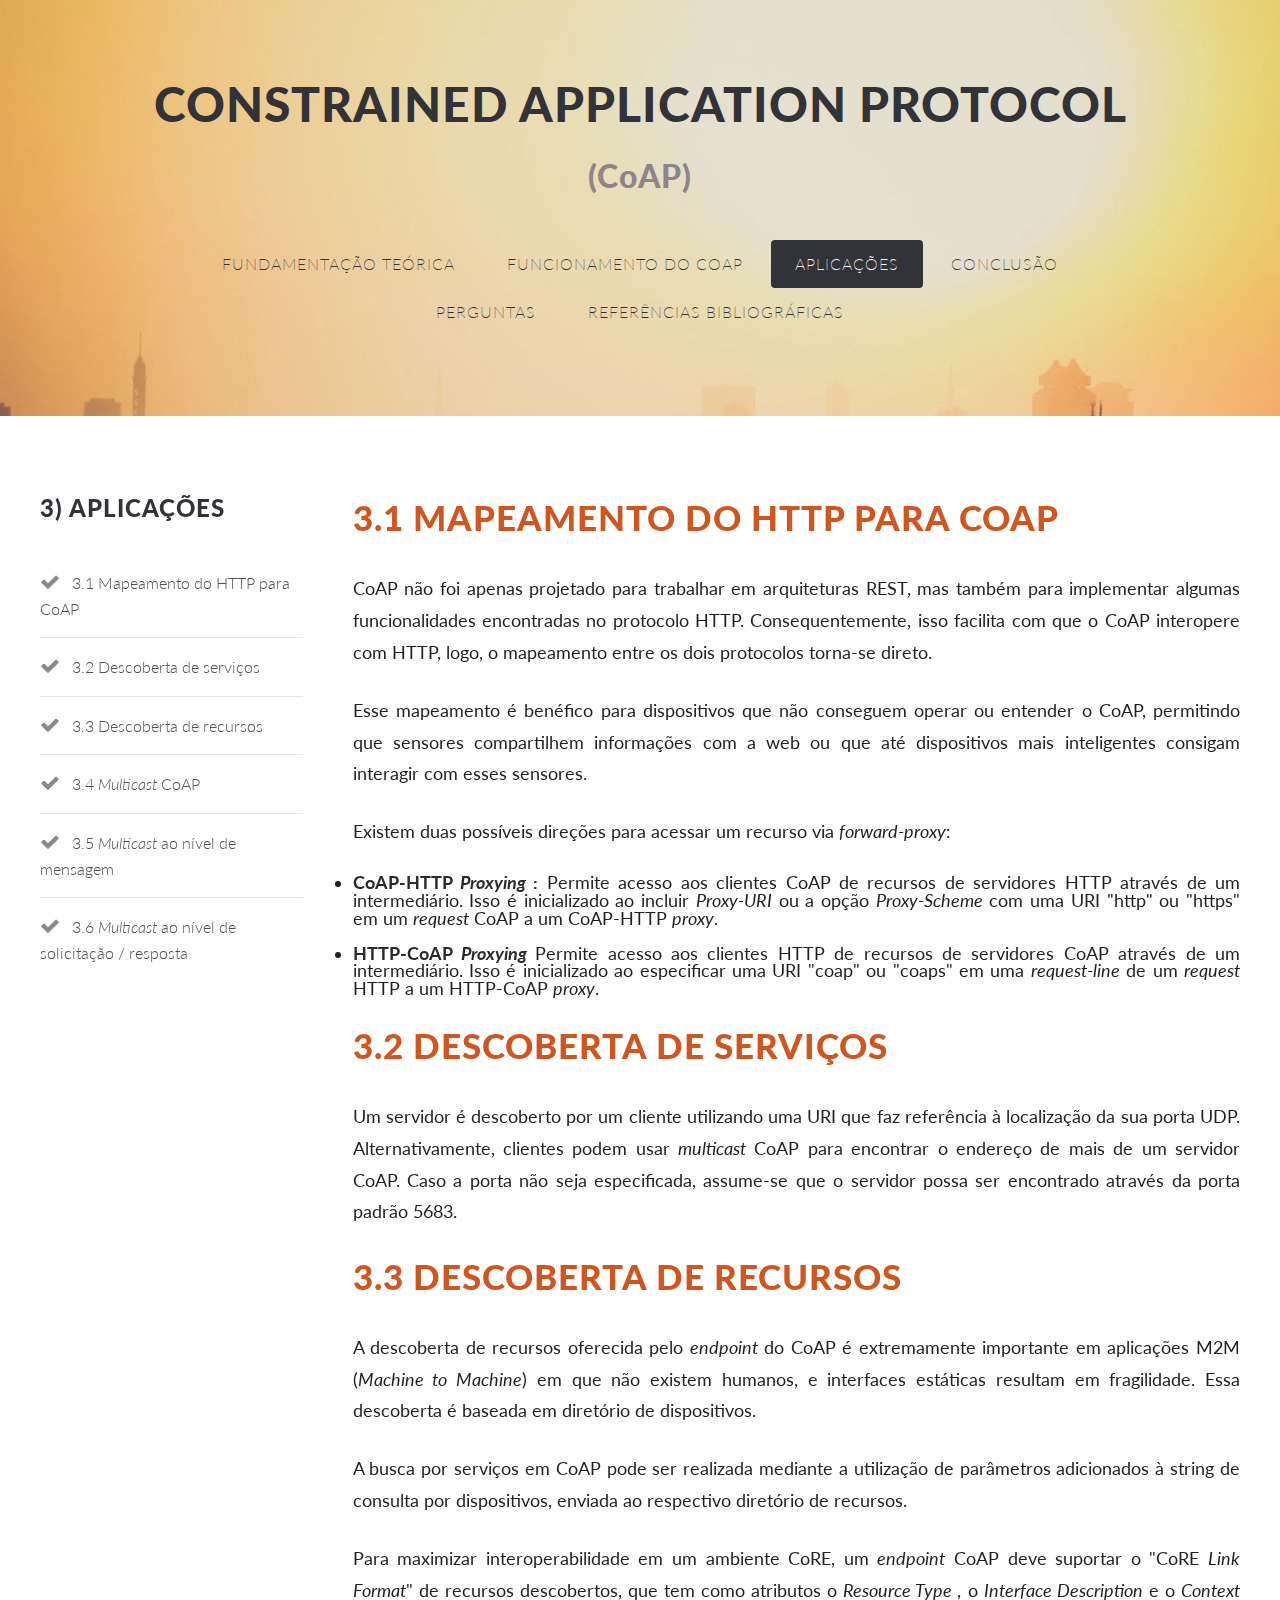
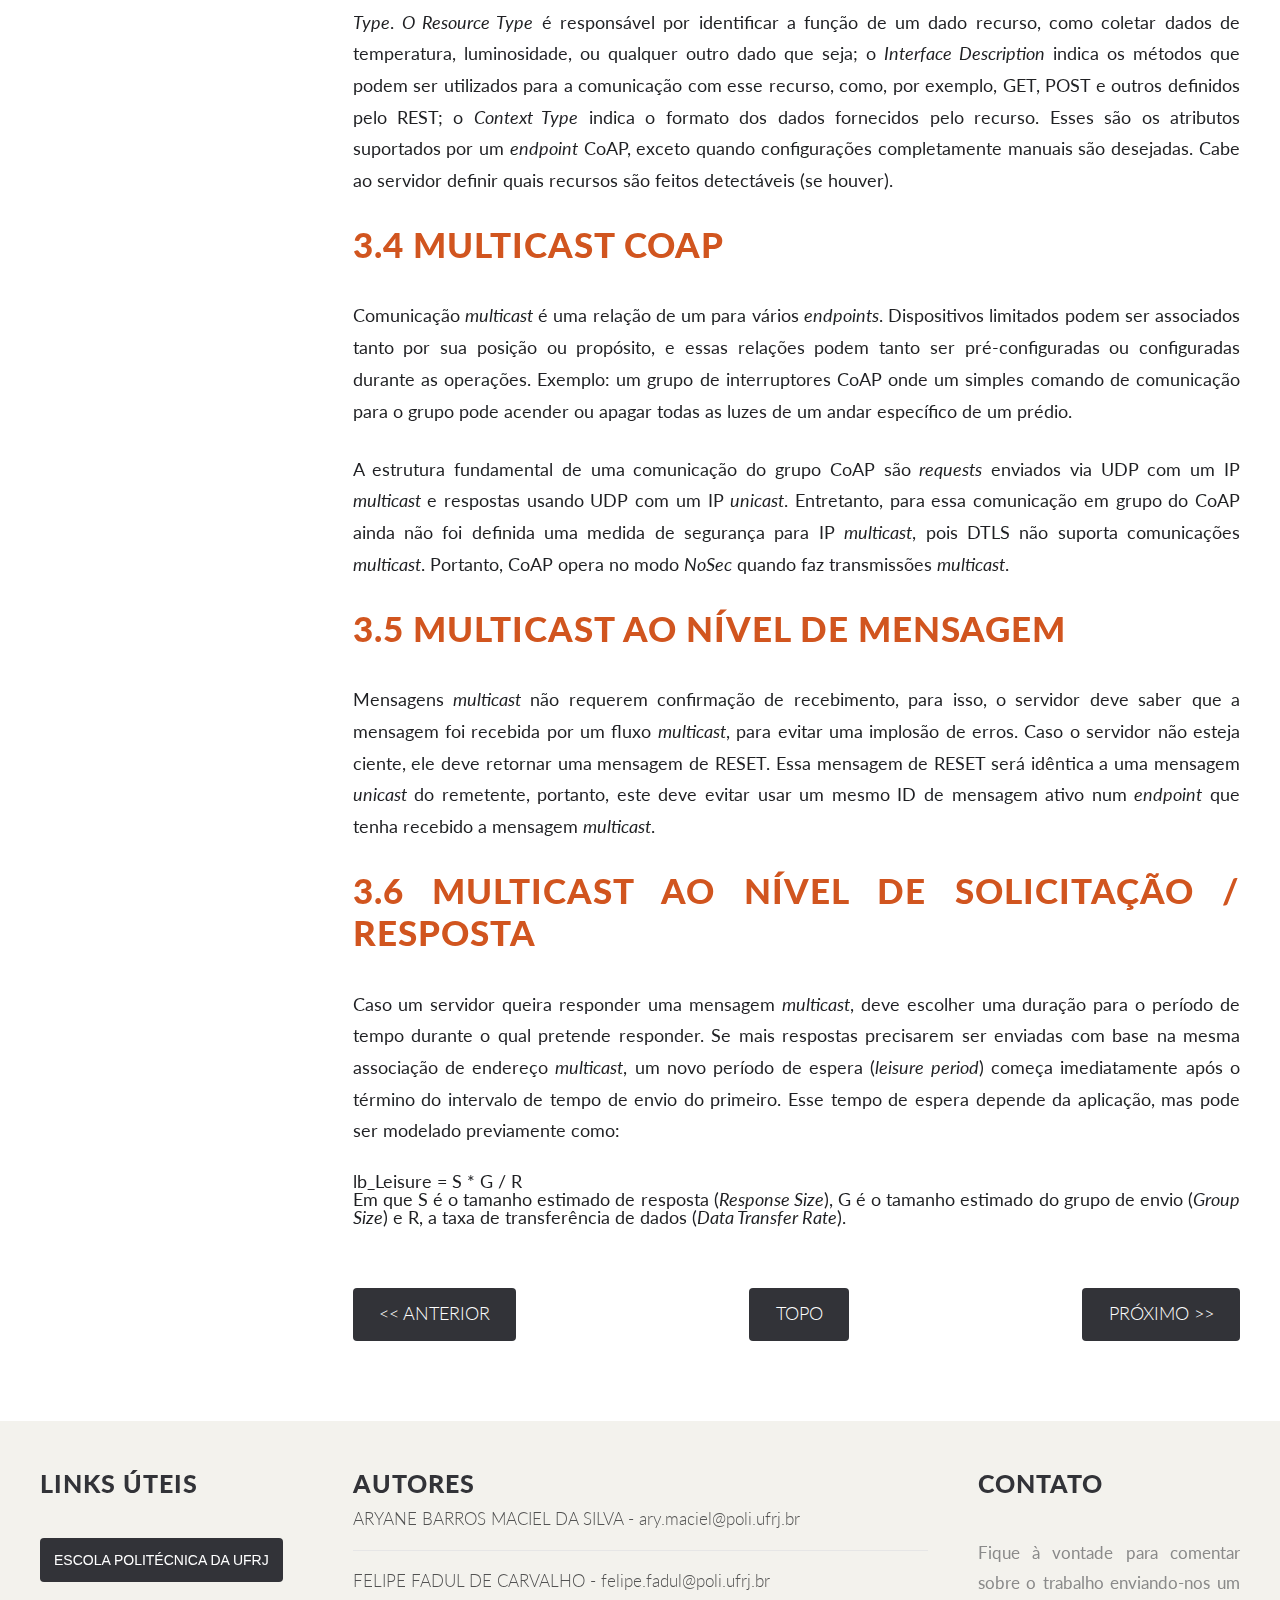
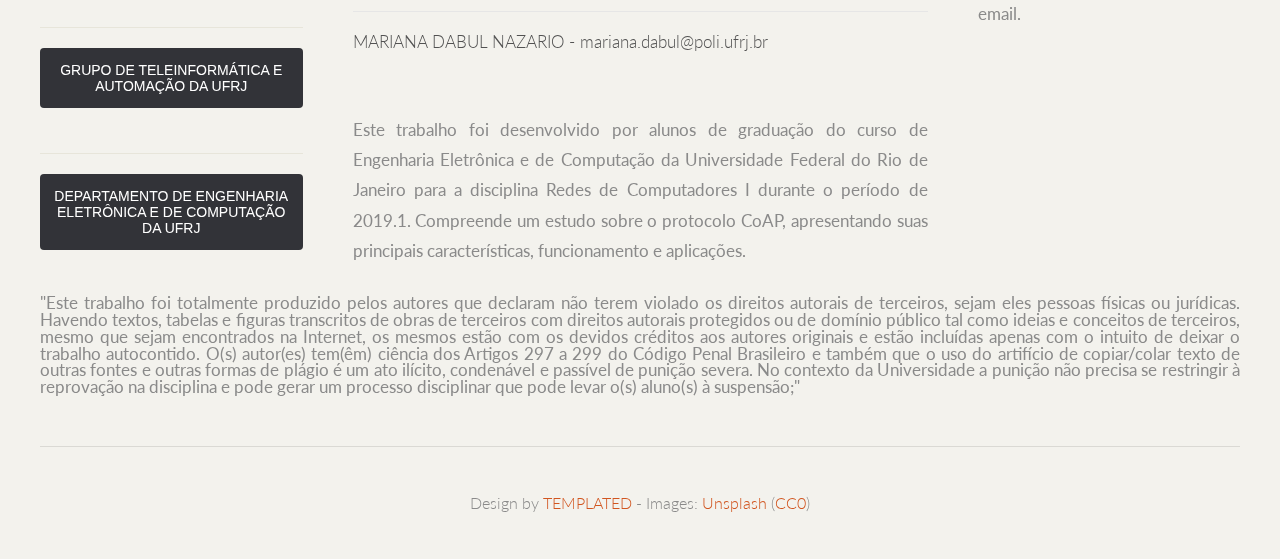
==== commit 938dc918: "Finalizando conteúdo da página "Funcionamento do CoAP", adicionando conteúdo das páginas "Aplicações" ====
--- a/aplicacoes.html
+++ b/aplicacoes.html
@@ -50,8 +50,9 @@
 					<ul>
 						<li><a href="index.html">Fundamentação Teórica</a></li>
 						<li><a href="funcionamento.html">Funcionamento do CoAP</a></li>
-						<li class="active"><a href="aplicacoes.html">Aplicações e razões para utilizá-lo</a></li>
+						<li class="active"><a href="aplicacoes.html">Aplicações</a></li>
 						<li><a href="conclusao.html">Conclusão</a></li>
+						<br>
 						<li><a href="perguntas.html">Perguntas</a></li>
 						<li><a href="referencias.html">Referências bibliográficas</a></li>
 					</ul>
@@ -66,47 +67,120 @@
 					<div class="3u">
 						<section id="sidebard2">
 							<header>
-								<h2>3) Aplicações e razões para utilizá-lo</h2>
+								<h2>3) Aplicações</h2>
 							</header>
 							<ul class="style1">
-								<li class="first"><span class="fa fa-check"></span><a href="#">3.1 Descoberta de
-										serviços</a></li>
-								<li><span class="fa fa-check"></span><a href="#">3.2 Descoberta de recursos</a></li>
-								<li><span class="fa fa-check"></span><a href="#">3.3 <italic>
-											Multicast
-										</italic> CoAP</a></li>
+								<li class="first"><span class="fa fa-check"></span><a href="#3.1">3.1 Mapeamento do HTTP para CoAP</a></li>
+								<li><span class="fa fa-check"></span><a href="#3.2">3.2 Descoberta de serviços</a>
+								<li><span class="fa fa-check"></span><a href="#3.3">3.3 Descoberta de recursos</a></li>
+								<li><span class="fa fa-check"></span><a href="#3.4">3.4 <italic>Multicast</italic> CoAP</a></li>
+								<li><span class="fa fa-check"></span><a href="#3.5">3.5 <italic>Multicast</italic> ao nível de mensagem</a></li>
+								<li><span class="fa fa-check"></span><a href="#3.6">3.6 <italic>Multicast</italic> ao nível de solicitação / resposta</a></li>
 							</ul>
 						</section>
 					</div>
-
 
 					<div class="9u skel-cell-important">
 						<section id="content">
 							<header>
-								<h2>3.1 Descoberta de serviços</h2>
-							</header>
-							<p>Aliquam erat volutpat. Pellentesque tristique ante ut risus. Quisque dictum. Integer nisl
-								risus, sagittis convallis, rutrum id, elementum congue, nibh. Suspendisse dictum porta
-								lectus. Donec placerat odio vel elit. Nullam ante orci, pellentesque eget, tempus quis,
-								ultrices in, est. Curabitur sit amet nulla. Nam in massa. Sed vel tellus. Curabitur sem
-								urna, consequat vel, suscipit in, mattis placerat, nulla. Sed ac leo. Donec leo. Vivamus
-								fermentum nibh in augue. Nulla enim eros, porttitor eu, tempus id, varius non, nibh.
-								Duis enim nulla, luctus eu, dapibus lacinia, venenatis id, quam. Vestibulum imperdiet,
-								magna nec eleifend rutrum, nunc lectus vestibulum velit, euismod lacinia quam nisl id
-								lorem. Quisque erat. Vestibulum pellentesque, justo mollis pretium suscipit, justo nulla
-								blandit libero, in blandit augue justo quis nisl. Fusce mattis viverra elit. Fusce quis
-								tortor.</p>
-							<p>Aliquam erat volutpat. Pellentesque tristique ante ut risus. Quisque dictum. Integer nisl
-								risus, sagittis convallis, rutrum id, elementum congue, nibh. Suspendisse dictum porta
-								lectus. Donec placerat odio vel elit. Nullam ante orci, pellentesque eget, tempus quis,
-								ultrices in, est. Curabitur sit amet nulla. Nam in massa. Sed vel tellus. Curabitur sem
-								urna, consequat vel, suscipit in, mattis placerat, nulla. Sed ac leo. Donec leo. Vivamus
-								fermentum nibh in augue. Nulla enim eros, porttitor eu, tempus id, varius non, nibh.
-								Duis enim nulla, luctus eu, dapibus lacinia, venenatis id, quam. Vestibulum imperdiet,
-								magna nec eleifend rutrum, nunc lectus vestibulum velit, euismod lacinia quam nisl id
-								lorem. Quisque erat. Vestibulum pellentesque, justo mollis pretium suscipit, justo nulla
-								blandit libero, in blandit augue justo quis nisl. Fusce mattis viverra elit. Fusce quis
-								tortor.<br>
+								<h2><a name="3.1">3.1 Mapeamento do HTTP para CoAP</a></h2>
+							</header>
+							<p>CoAP não foi apenas projetado para trabalhar em arquiteturas REST, mas também para implementar algumas
+								funcionalidades encontradas no protocolo HTTP. Consequentemente, isso facilita com que o CoAP interopere com HTTP, logo, o
+								mapeamento entre os dois protocolos torna-se direto.
+							</p>
+							<p>Esse mapeamento é benéfico para dispositivos que não conseguem operar ou entender o CoAP, permitindo que sensores
+								compartilhem informações com a web ou que até dispositivos mais inteligentes consigam interagir com esses sensores.
+							</p>
+							<p>
+								Existem duas possíveis direções para acessar um recurso via <italic>forward-proxy</italic>:
+							</p>
+							<p>
+								<li>
+									<strong>CoAP-HTTP <italic>Proxying</italic> :</strong> Permite acesso aos clientes CoAP de recursos de servidores HTTP através
+									de um intermediário. Isso é inicializado ao incluir <italic>Proxy-URI</italic> ou a opção <italic>Proxy-Scheme</italic> com uma
+									URI "http" ou "https" em um <italic>request</italic> CoAP a um CoAP-HTTP <italic>proxy</italic>.
+								</li>
+								<br>
+								<li>
+									<strong>HTTP-CoAP <italic>Proxying</italic> </strong> Permite acesso aos clientes HTTP de recursos de servidores CoAP através de um
+									intermediário. Isso é inicializado ao especificar uma URI "coap" ou "coaps" em uma <italic>request-line</italic>
+									de um <italic>request</italic> HTTP a um HTTP-CoAP <italic>proxy</italic>.
+								</li>
+							</p>
+							<header>
+									<h2><a name="3.2">3.2 Descoberta de serviços</a></h2>
+							</header>
+							<p>
+								Um servidor é descoberto por um cliente utilizando uma URI que faz referência à localização da sua porta UDP.
+								Alternativamente, clientes podem usar <italic>multicast</italic> CoAP para encontrar o endereço de mais de um servidor CoAP.
+								Caso a porta não seja especificada, assume-se que o servidor possa ser encontrado através da porta padrão 5683.
+							</p>
+							<header>
+									<h2><a name="3.3">3.3 Descoberta de recursos</a></h2>
+							</header>
+							<p>
+								A descoberta de recursos oferecida pelo <italic>endpoint</italic> do CoAP é extremamente importante em aplicações M2M
+								(<italic>Machine to Machine</italic>) em que não existem humanos, e interfaces estáticas resultam em fragilidade.
+								Essa descoberta é baseada em diretório de dispositivos.
+							</p>
+							<p>
+								A busca por serviços em CoAP pode ser realizada mediante a utilização de parâmetros adicionados à string de consulta por
+								dispositivos, enviada ao respectivo diretório de recursos.
+							</p>
+							<p>
+								Para maximizar interoperabilidade em um ambiente CoRE, um <italic>endpoint</italic> CoAP deve suportar o "CoRE
+								<italic>Link Format</italic>" de recursos descobertos, que tem como atributos o <italic>Resource Type
+								</italic>, o <italic>Interface Description</italic> e o <italic>Context Type</italic>.
+								<italic>O Resource Type</italic> é responsável por identificar a função de um dado recurso, como coletar dados
+								de temperatura, luminosidade, ou qualquer outro dado que seja; o <italic>Interface Description</italic> 
+								indica os métodos que podem ser utilizados para a comunicação com esse recurso, como, por exemplo, GET, POST
+								e outros definidos pelo REST; o <italic>Context Type</italic> indica o formato dos dados fornecidos pelo recurso.
+								Esses são os atributos suportados por um <italic>endpoint</italic> CoAP, exceto quando configurações
+								completamente manuais são desejadas. Cabe ao servidor definir quais recursos são feitos detectáveis (se houver).
+							</p>
+							<header>
+									<h2><a name="3.4">3.4 Multicast CoAP</a></h2>
+							</header>
+							<p>
+								Comunicação <italic>multicast</italic> é uma relação de um para vários <italic>endpoints</italic>.
+								Dispositivos limitados podem ser associados tanto por sua posição ou propósito, e essas relações podem
+								tanto ser pré-configuradas ou configuradas durante as operações. Exemplo: um grupo de interruptores
+								CoAP onde um simples comando de comunicação para o grupo pode acender ou apagar todas as luzes de um andar
+								específico de um prédio.
+							</p>
+							<p>
+								A estrutura fundamental de uma comunicação do grupo CoAP são <italic>requests</italic> enviados via UDP
+								com um IP <italic>multicast</italic> e respostas usando UDP com um IP <italic>unicast</italic>.
+								Entretanto, para essa comunicação em grupo do CoAP ainda não foi definida uma medida de segurança
+								para IP <italic>multicast</italic>, pois DTLS não suporta comunicações <italic>multicast</italic>.
+								Portanto, CoAP opera no modo <italic>NoSec</italic> quando faz transmissões <italic>multicast</italic>.
+							</p>
+							<header>
+								<h2><a name="3.5">3.5 Multicast ao nível de mensagem</a></h2>
+							</header>
+							<p>
+								Mensagens <italic>multicast</italic> não requerem confirmação de recebimento, para isso, o servidor deve saber
+								que a mensagem foi recebida por um fluxo <italic>multicast</italic>, para evitar uma implosão de erros.
+								Caso o servidor não esteja ciente, ele deve retornar uma mensagem de RESET. Essa mensagem de RESET será idêntica
+								a uma mensagem <italic>unicast</italic> do remetente, portanto, este deve evitar usar um mesmo ID de mensagem
+								ativo num <italic>endpoint</italic> que tenha recebido a mensagem <italic>multicast</italic>.
+							</p>
+							<header>
+								<h2><a name="3.6">3.6 Multicast ao nível de solicitação / resposta</a></h2>
+							</header>
+							<p>
+								Caso um servidor queira responder uma mensagem <italic>multicast</italic>, deve escolher uma duração para
+								o período de tempo durante o qual pretende responder. Se mais respostas precisarem ser enviadas com base na 
+								mesma associação de endereço <italic>multicast</italic>, 
+								um novo período de espera (<italic>leisure period</italic>) começa imediatamente após o término do intervalo
+								de tempo de envio do primeiro. Esse tempo de espera depende da aplicação, mas pode ser modelado previamente como:
+								
+								<div class="formula">
+									lb_Leisure = S * G / R
+								</div>
+								Em que S é o tamanho estimado de resposta (<italic>Response Size</italic>), G é o tamanho estimado do grupo
+								de envio (<italic>Group Size</italic>) e R, a taxa de transferência de dados (<italic>Data Transfer Rate</italic>).
 							</p>
 						</section>
 						<div style="text-align: center">
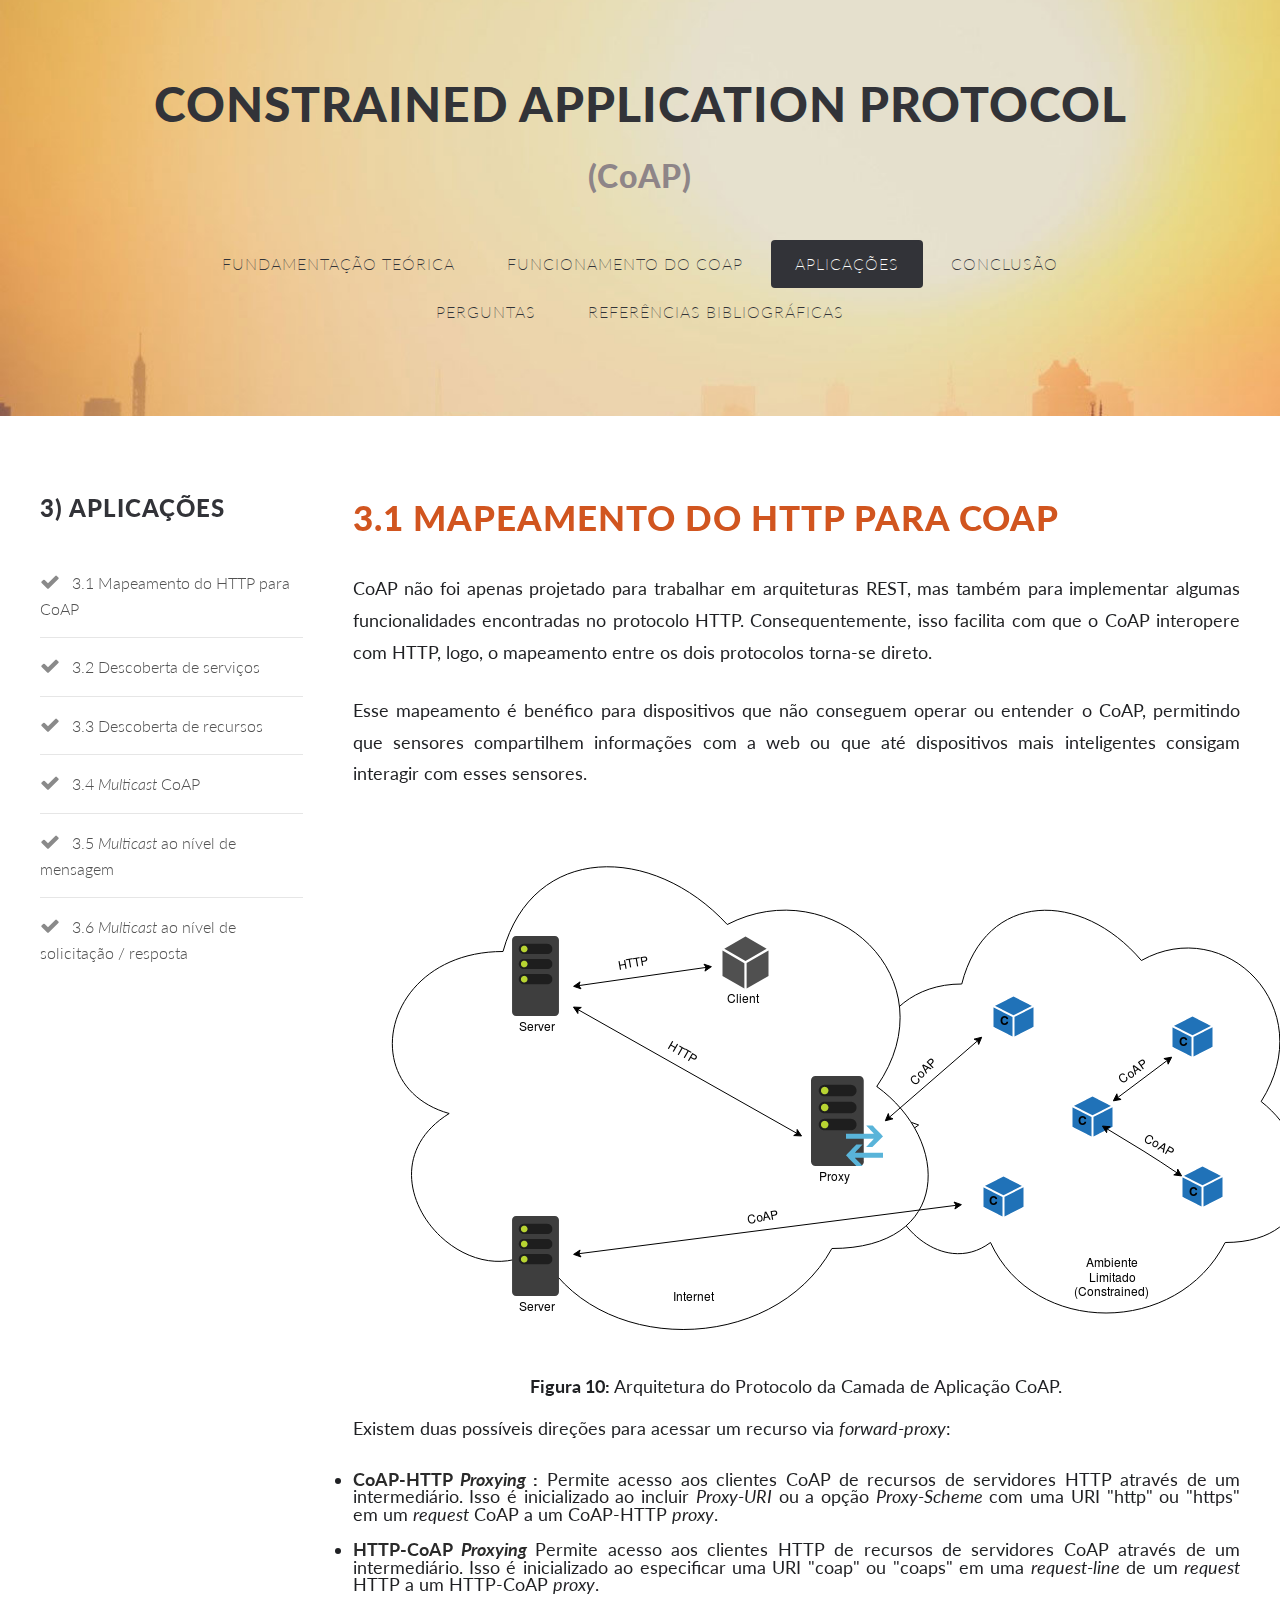
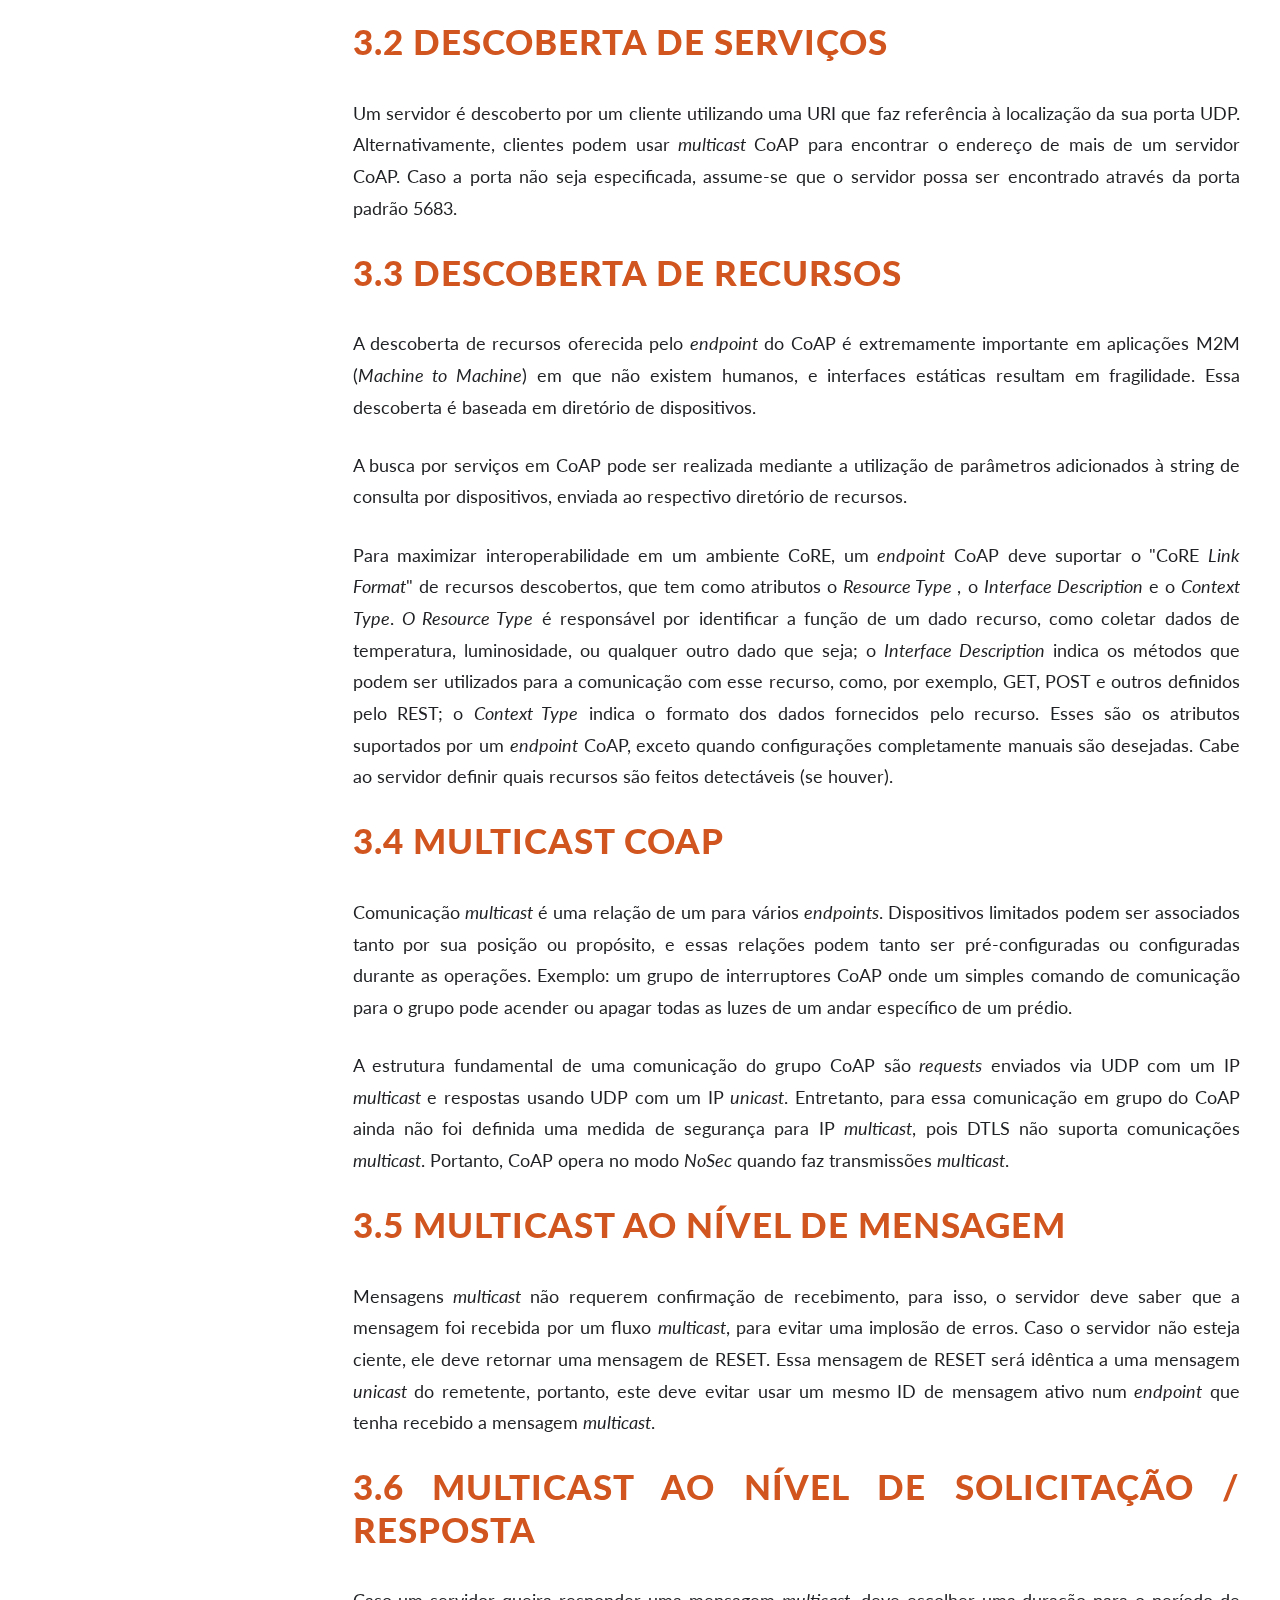
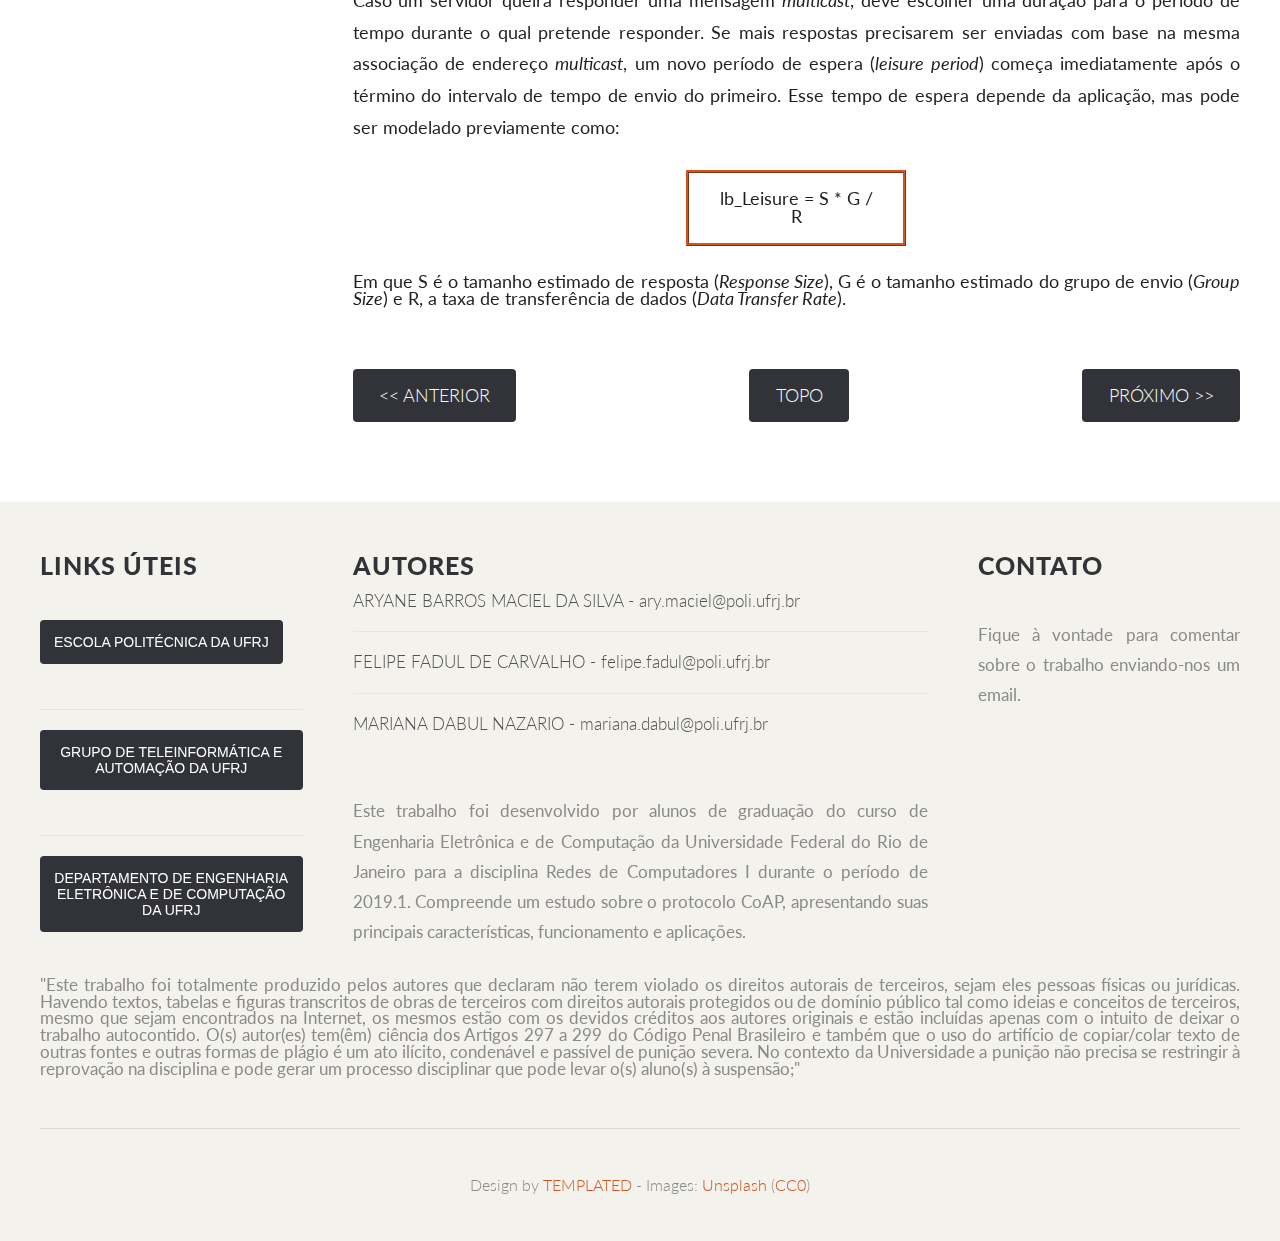
==== commit 103da601: "Adicionando figuras e tabelas." ====
--- a/aplicacoes.html
+++ b/aplicacoes.html
@@ -92,6 +92,10 @@
 							<p>Esse mapeamento é benéfico para dispositivos que não conseguem operar ou entender o CoAP, permitindo que sensores
 								compartilhem informações com a web ou que até dispositivos mais inteligentes consigam interagir com esses sensores.
 							</p>
+							<figure>
+								<img src="images/ArquiteturaCoAP.png" alt="Arquitetura CoAP"/>
+								<figcaption><span>Figura 10:</span> Arquitetura do Protocolo da Camada de Aplicação CoAP.</figcaption>
+							</figure>
 							<p>
 								Existem duas possíveis direções para acessar um recurso via <italic>forward-proxy</italic>:
 							</p>
--- a/css/style.css
+++ b/css/style.css
@@ -30,6 +30,20 @@
 	p {
 		margin-bottom: 1.5em;
 		line-height: 180%;
+	}
+
+	.formula
+	{
+		margin: 1.5em auto;
+		width: 220px; 
+		text-align: center;
+		padding: 1em 1.5em;
+		border: 3px ridge #D1551F;
+	}
+
+	.perguntas
+	{
+		font-size: 20px;
 	}
 
 	a {
@@ -102,6 +116,16 @@
 		text-transform: uppercase;
 		font-weight: 900;
 		font-size: 1.5em;
+		color: #323338;
+	}
+
+	header h3
+	{
+		letter-spacing: 1.2px;
+		margin: 2.5em 0 0em;
+		text-transform: uppercase;
+		font-weight: 600;
+		font-size: 1em;
 		color: #323338;
 	}
 
@@ -679,6 +703,88 @@
 	color: #FFFFFF;
 }
 
+/** BOTÃO RESPOSTA**/
+#toggle-1,
+#toggle-2,
+#toggle-3,
+#toggle-4,
+#toggle-5
+{
+	display:none;
+}
+
+label 
+{ 
+	-webkit-appearance: push-button;
+	-moz-appearance: button; 
+	display: inline-block;
+	cursor: pointer;
+	padding: 5px;
+}
+
+/* CSS padrão da div */
+#mostra-1,
+#mostra-2,
+#mostra-3,
+#mostra-4,
+#mostra-5
+{
+	display:none;
+}
+
+/* CSS quando o checkbox está marcado */
+#toggle-1:checked ~ #mostra-1,
+#toggle-2:checked ~ #mostra-2,
+#toggle-3:checked ~ #mostra-3,
+#toggle-4:checked ~ #mostra-4,
+#toggle-5:checked ~ #mostra-5
+{
+	display:block;
+}
+
+.botaoResposta
+{
+	position: relative;
+	display: inline-block;
+	padding: 1em 1.5em;
+	background: #323338;
+	border-radius: 2px;
+	text-decoration: none;
+	text-transform: uppercase;
+	font-size: 0.7em;
+	color: #FFF;
+	-moz-transition: color 0.35s ease-in-out, background-color 0.35s ease-in-out;
+	-webkit-transition: color 0.35s ease-in-out, background-color 0.35s ease-in-out;
+	-o-transition: color 0.35s ease-in-out, background-color 0.35s ease-in-out;
+	-ms-transition: color 0.35s ease-in-out, background-color 0.35s ease-in-out;
+	transition: color 0.35s ease-in-out, background-color 0.35s ease-in-out;
+	cursor: pointer;
+}
+
+/** FIGURAS **/
+figure
+{
+  text-align: center;
+  width: 100%;
+}
+
+figure span
+{
+	font-weight: bold;
+}
+
+figure figcaption
+{
+	margin: 1em;
+}
+
+.sublegenda
+{
+	margin: -0.5em auto 1em;
+	font-size: 15px;
+}
+
+
 /*********************************************************************************/
 /* Header                                                                        */
 /*********************************************************************************/
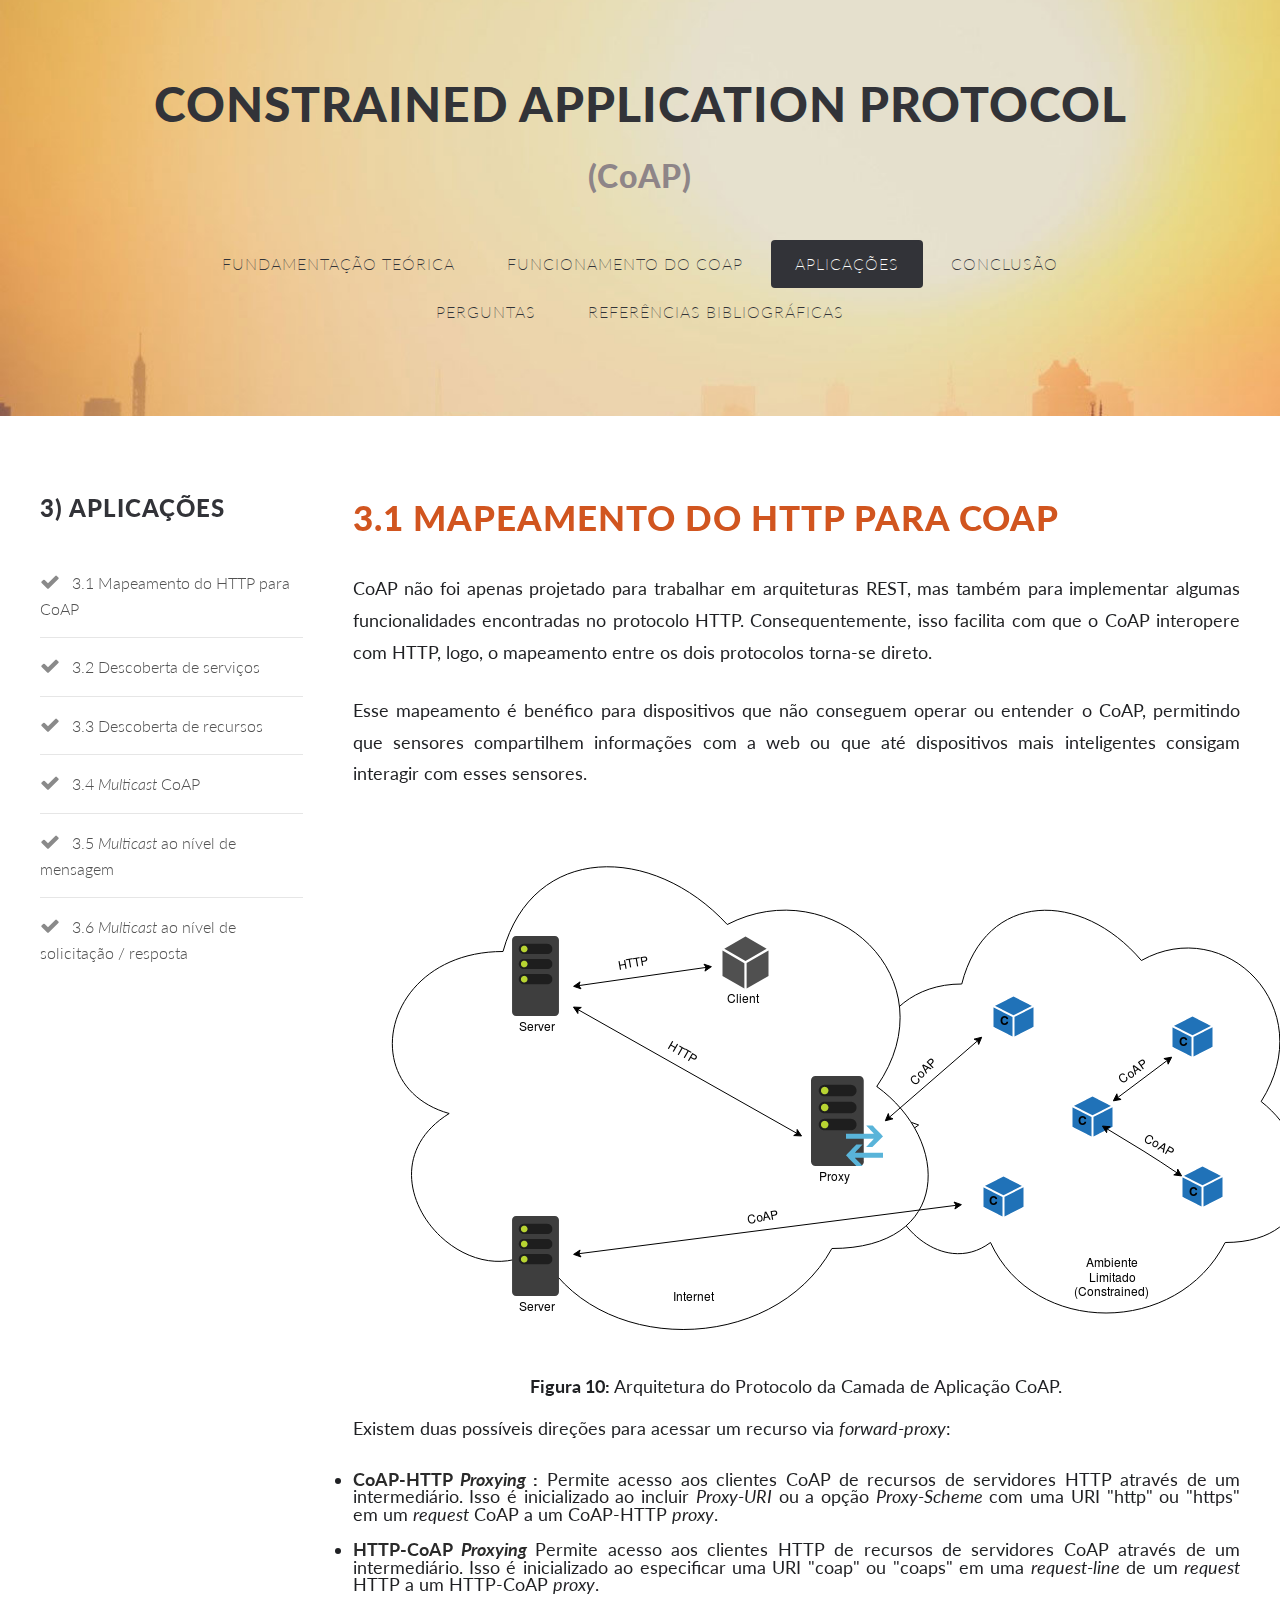
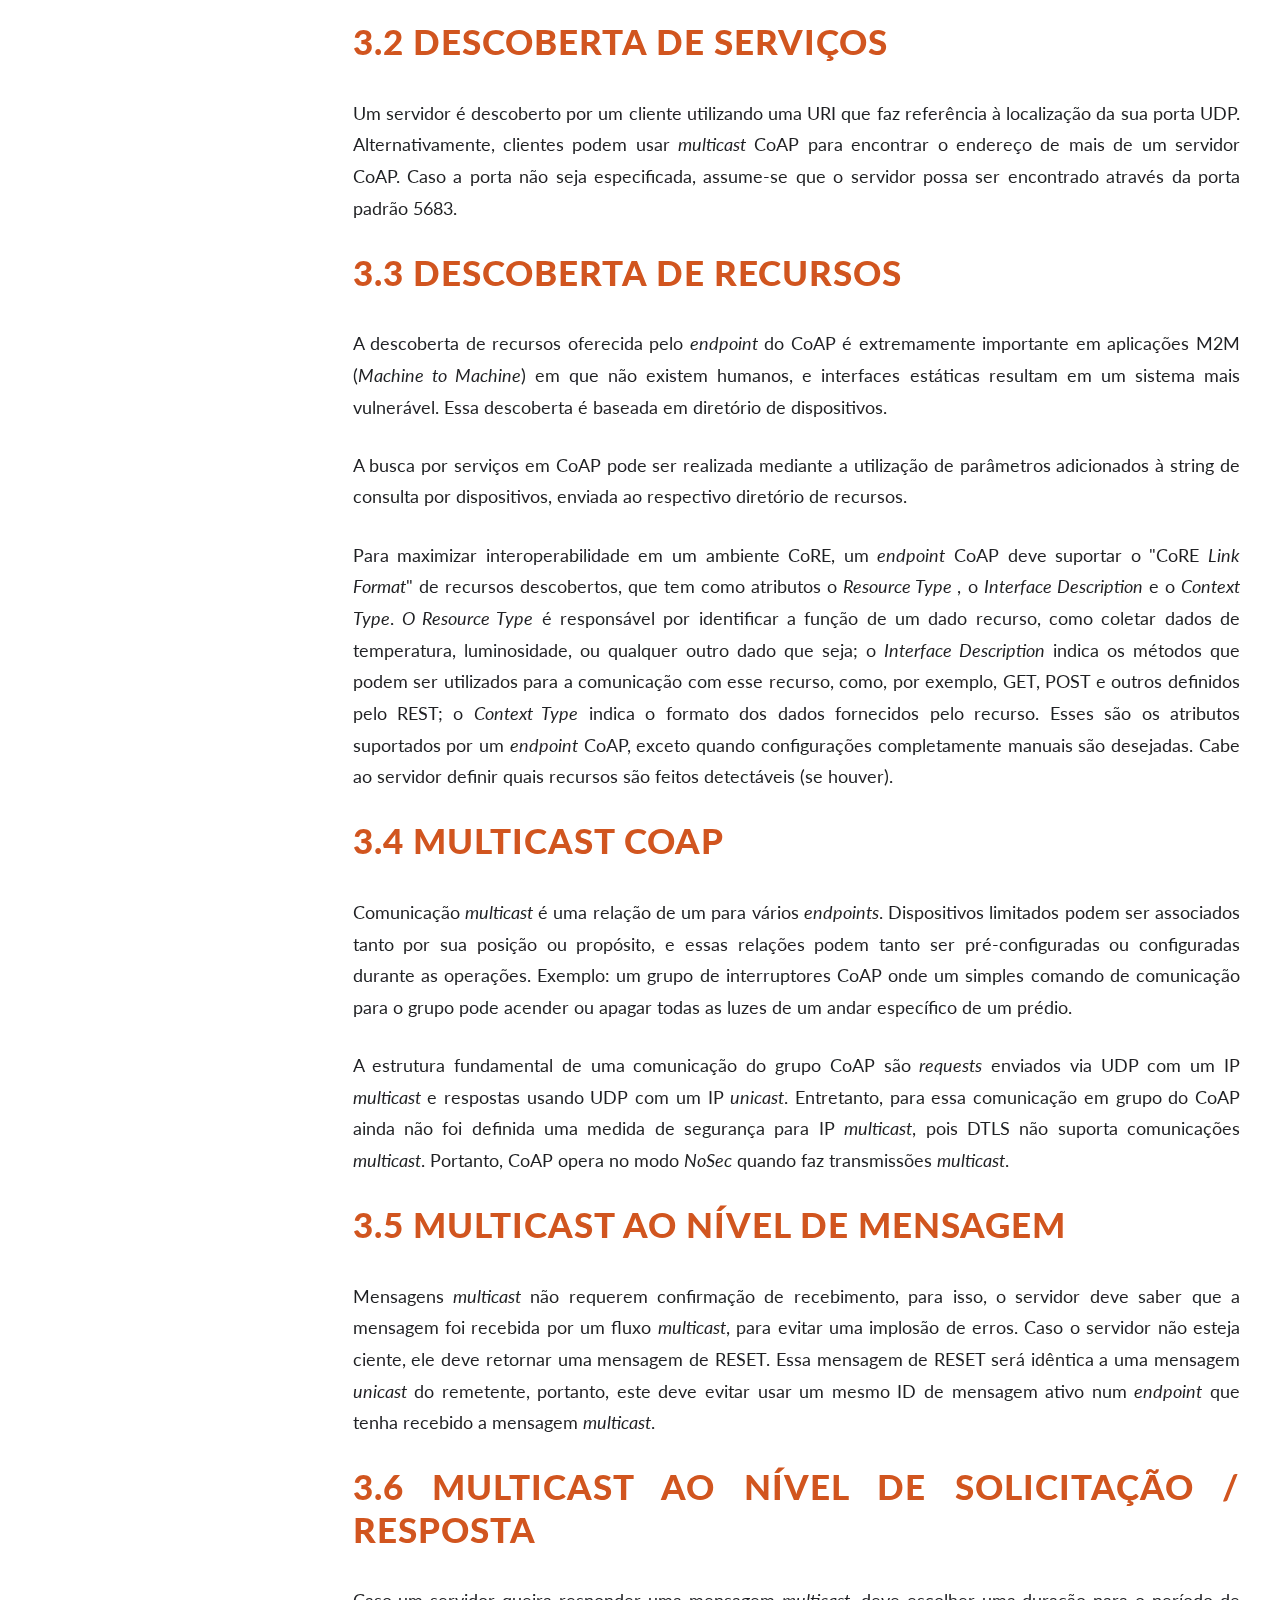
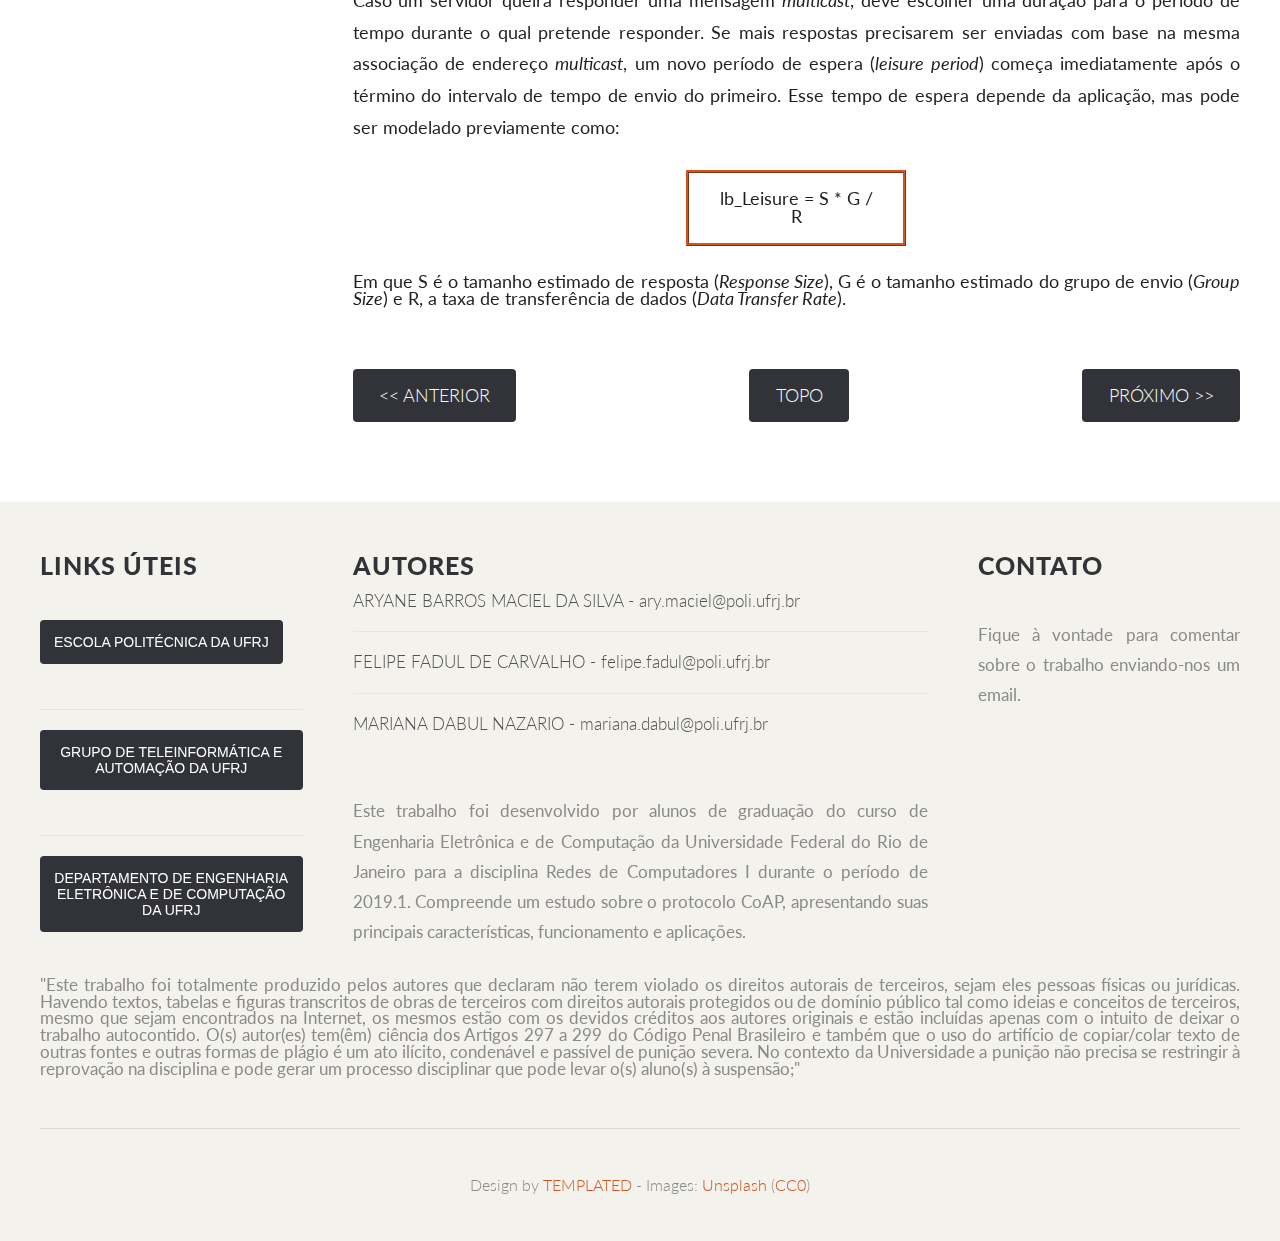
==== commit b46ccd53: "Acrescentando contéudo "Limitações do CoAP" e outras pequenas alterações." ====
--- a/aplicacoes.html
+++ b/aplicacoes.html
@@ -125,7 +125,7 @@
 							</header>
 							<p>
 								A descoberta de recursos oferecida pelo <italic>endpoint</italic> do CoAP é extremamente importante em aplicações M2M
-								(<italic>Machine to Machine</italic>) em que não existem humanos, e interfaces estáticas resultam em fragilidade.
+								(<italic>Machine to Machine</italic>) em que não existem humanos, e interfaces estáticas resultam em um sistema mais vulnerável.
 								Essa descoberta é baseada em diretório de dispositivos.
 							</p>
 							<p>
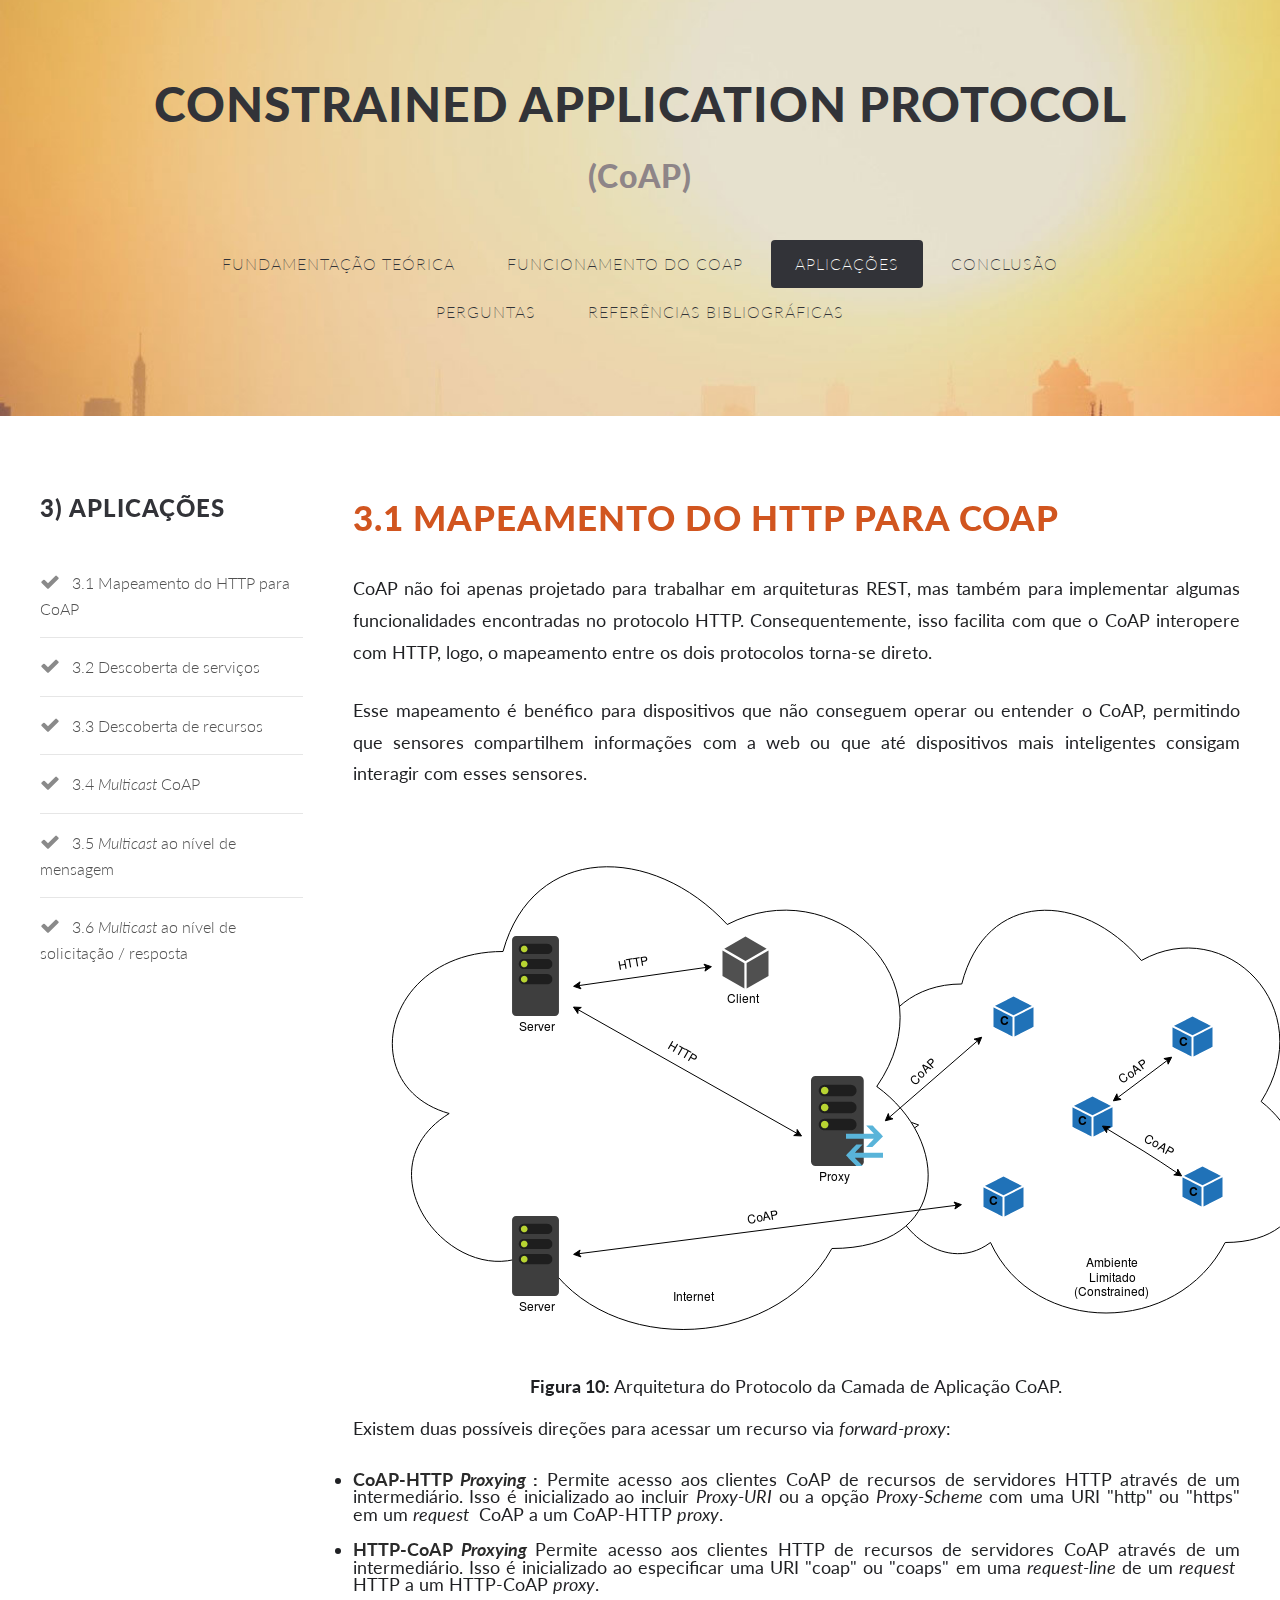
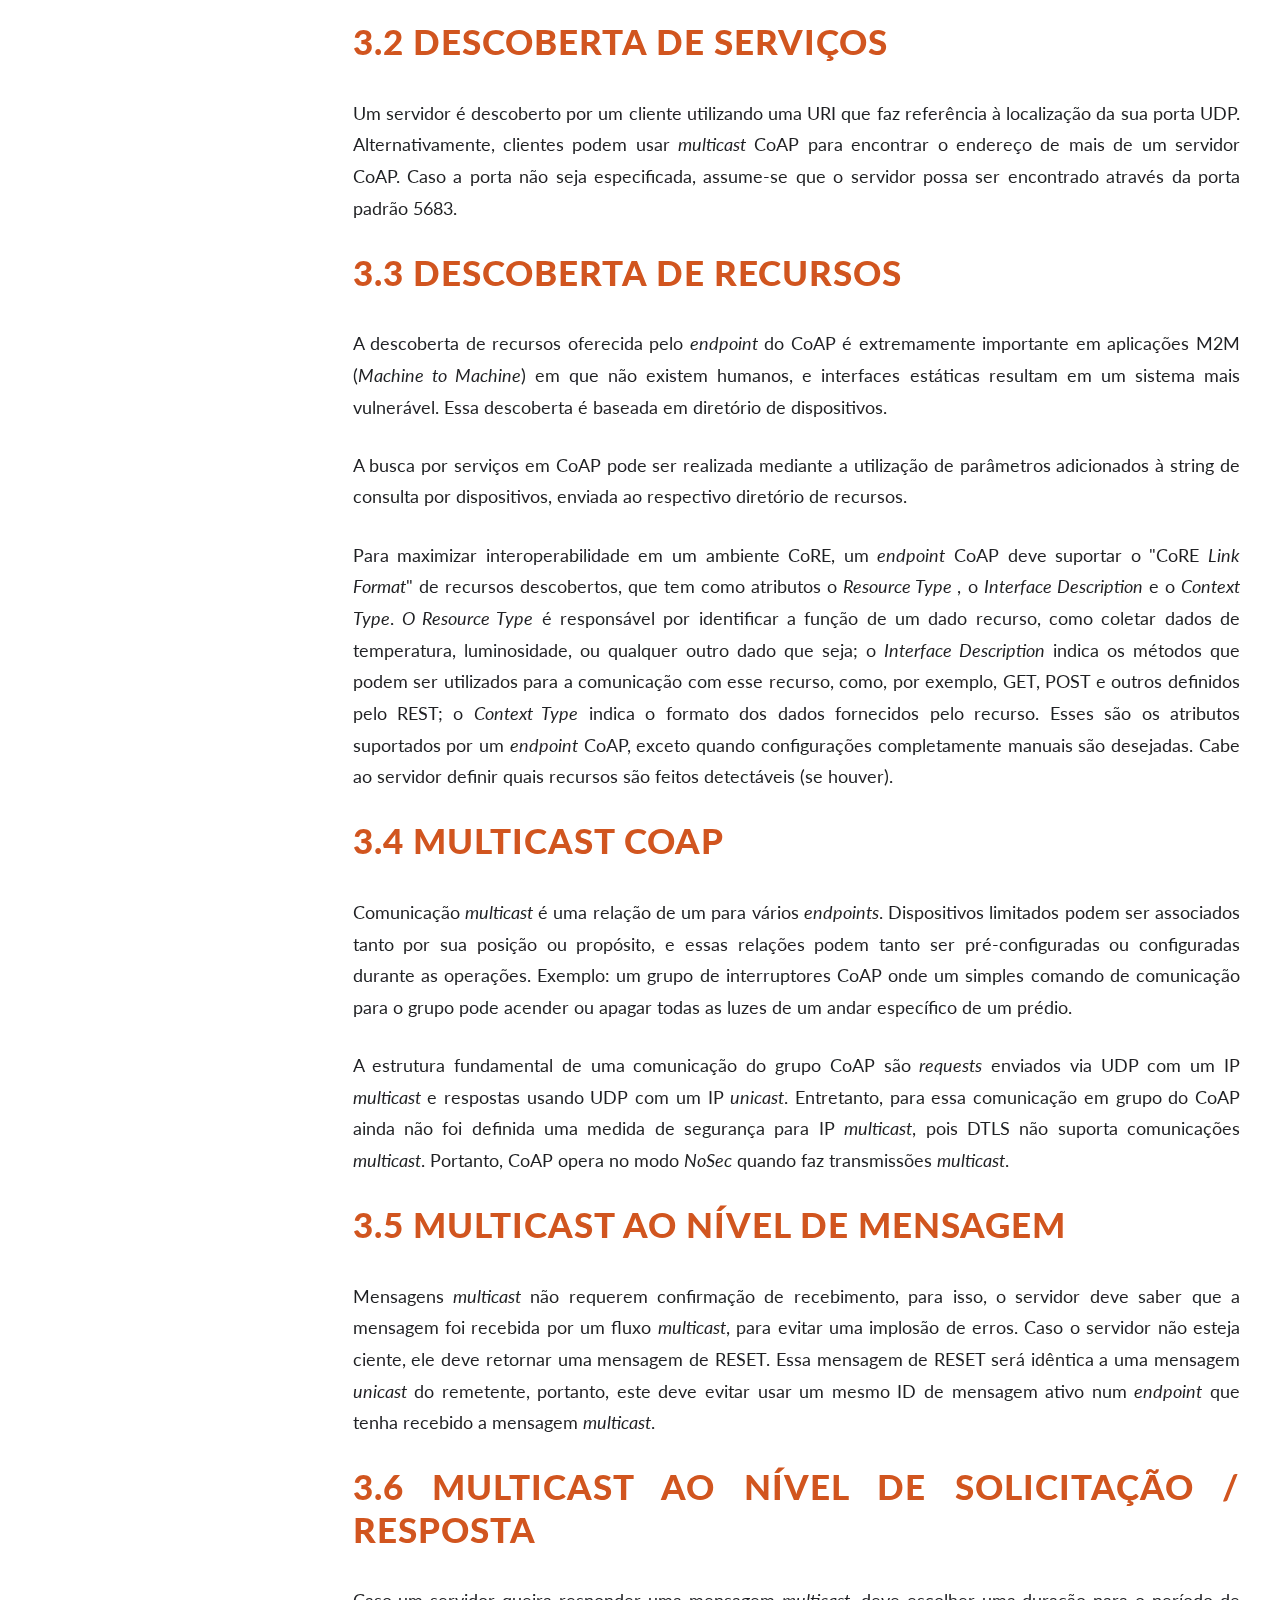
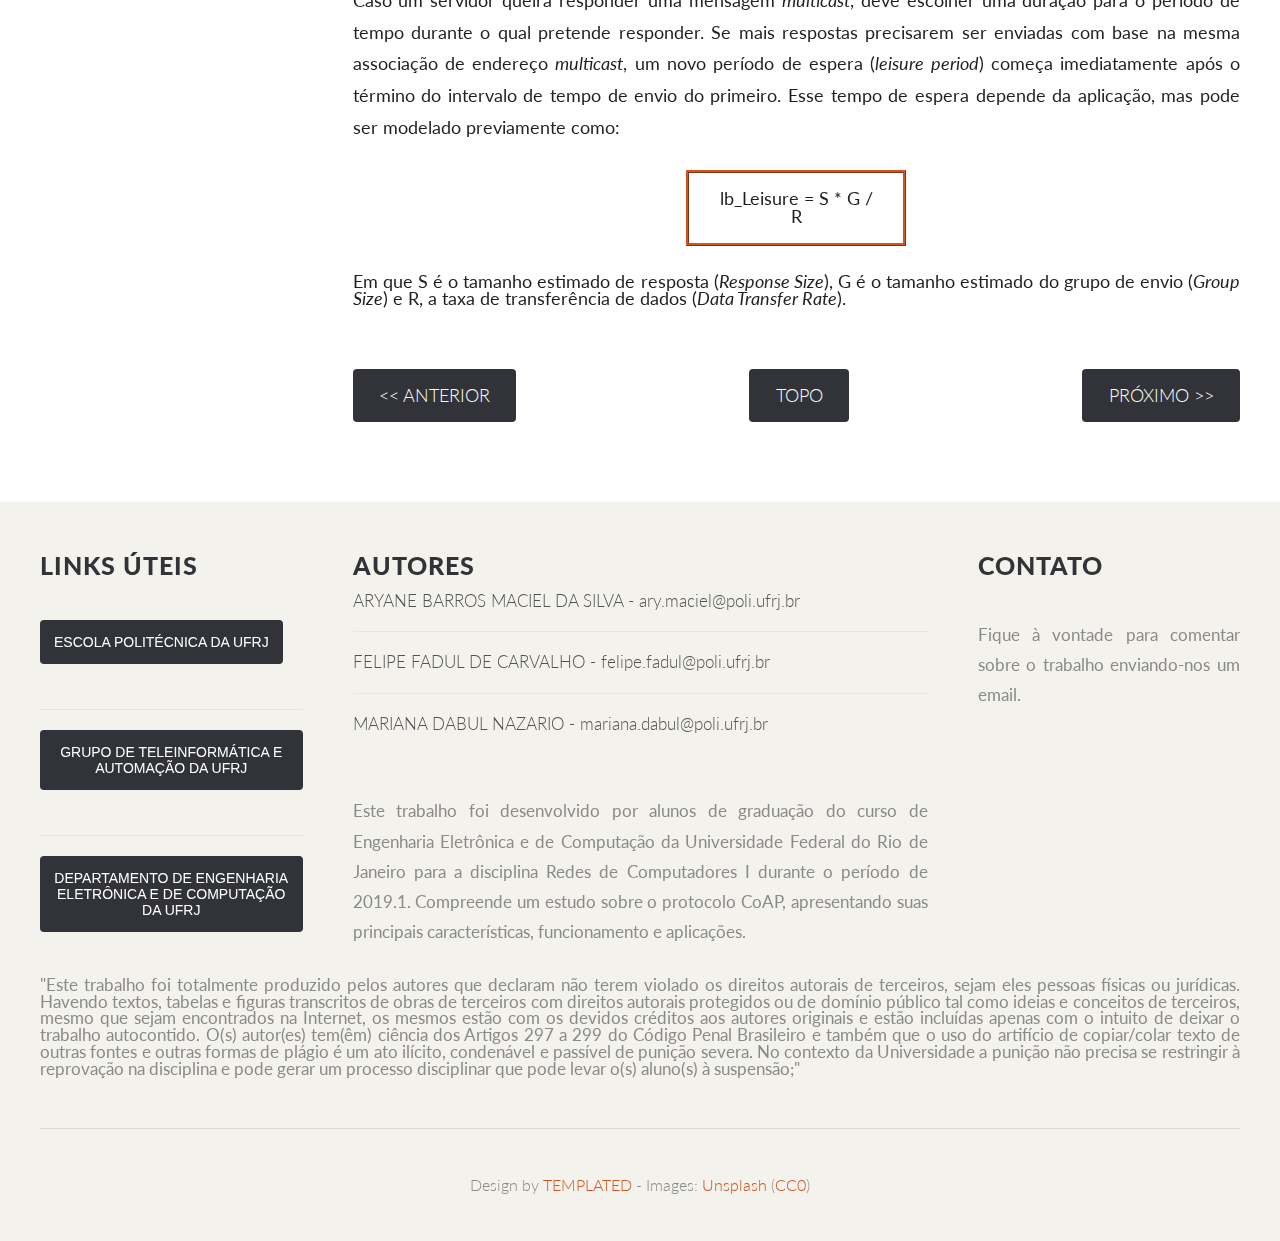
==== commit 931e3b7f: "Fazendo pequenas correções." ====
--- a/aplicacoes.html
+++ b/aplicacoes.html
@@ -103,13 +103,13 @@
 								<li>
 									<strong>CoAP-HTTP <italic>Proxying</italic> :</strong> Permite acesso aos clientes CoAP de recursos de servidores HTTP através
 									de um intermediário. Isso é inicializado ao incluir <italic>Proxy-URI</italic> ou a opção <italic>Proxy-Scheme</italic> com uma
-									URI "http" ou "https" em um <italic>request</italic> CoAP a um CoAP-HTTP <italic>proxy</italic>.
+									URI "http" ou "https" em um <italic>request</italic>&nbsp; CoAP a um CoAP-HTTP <italic>proxy</italic>.
 								</li>
 								<br>
 								<li>
 									<strong>HTTP-CoAP <italic>Proxying</italic> </strong> Permite acesso aos clientes HTTP de recursos de servidores CoAP através de um
 									intermediário. Isso é inicializado ao especificar uma URI "coap" ou "coaps" em uma <italic>request-line</italic>
-									de um <italic>request</italic> HTTP a um HTTP-CoAP <italic>proxy</italic>.
+									de um <italic>request</italic>&nbsp; HTTP a um HTTP-CoAP <italic>proxy</italic>.
 								</li>
 							</p>
 							<header>
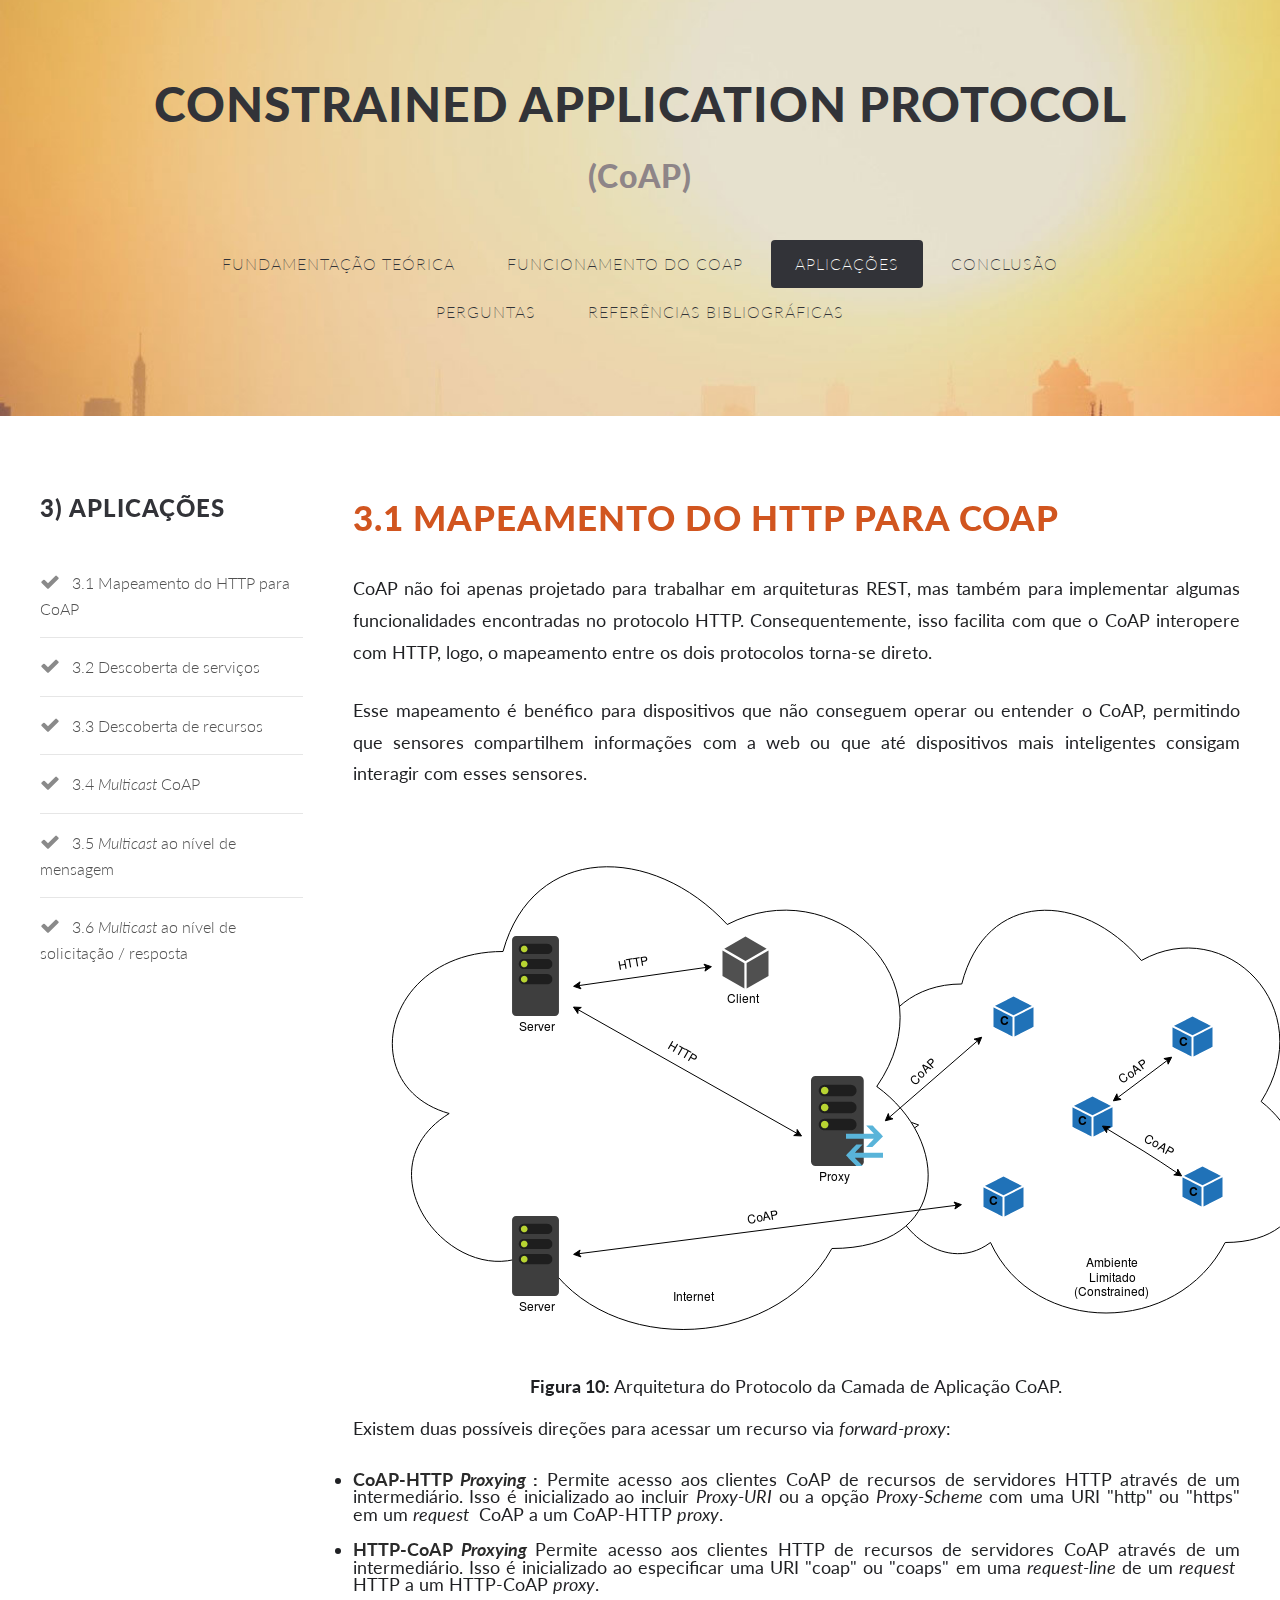
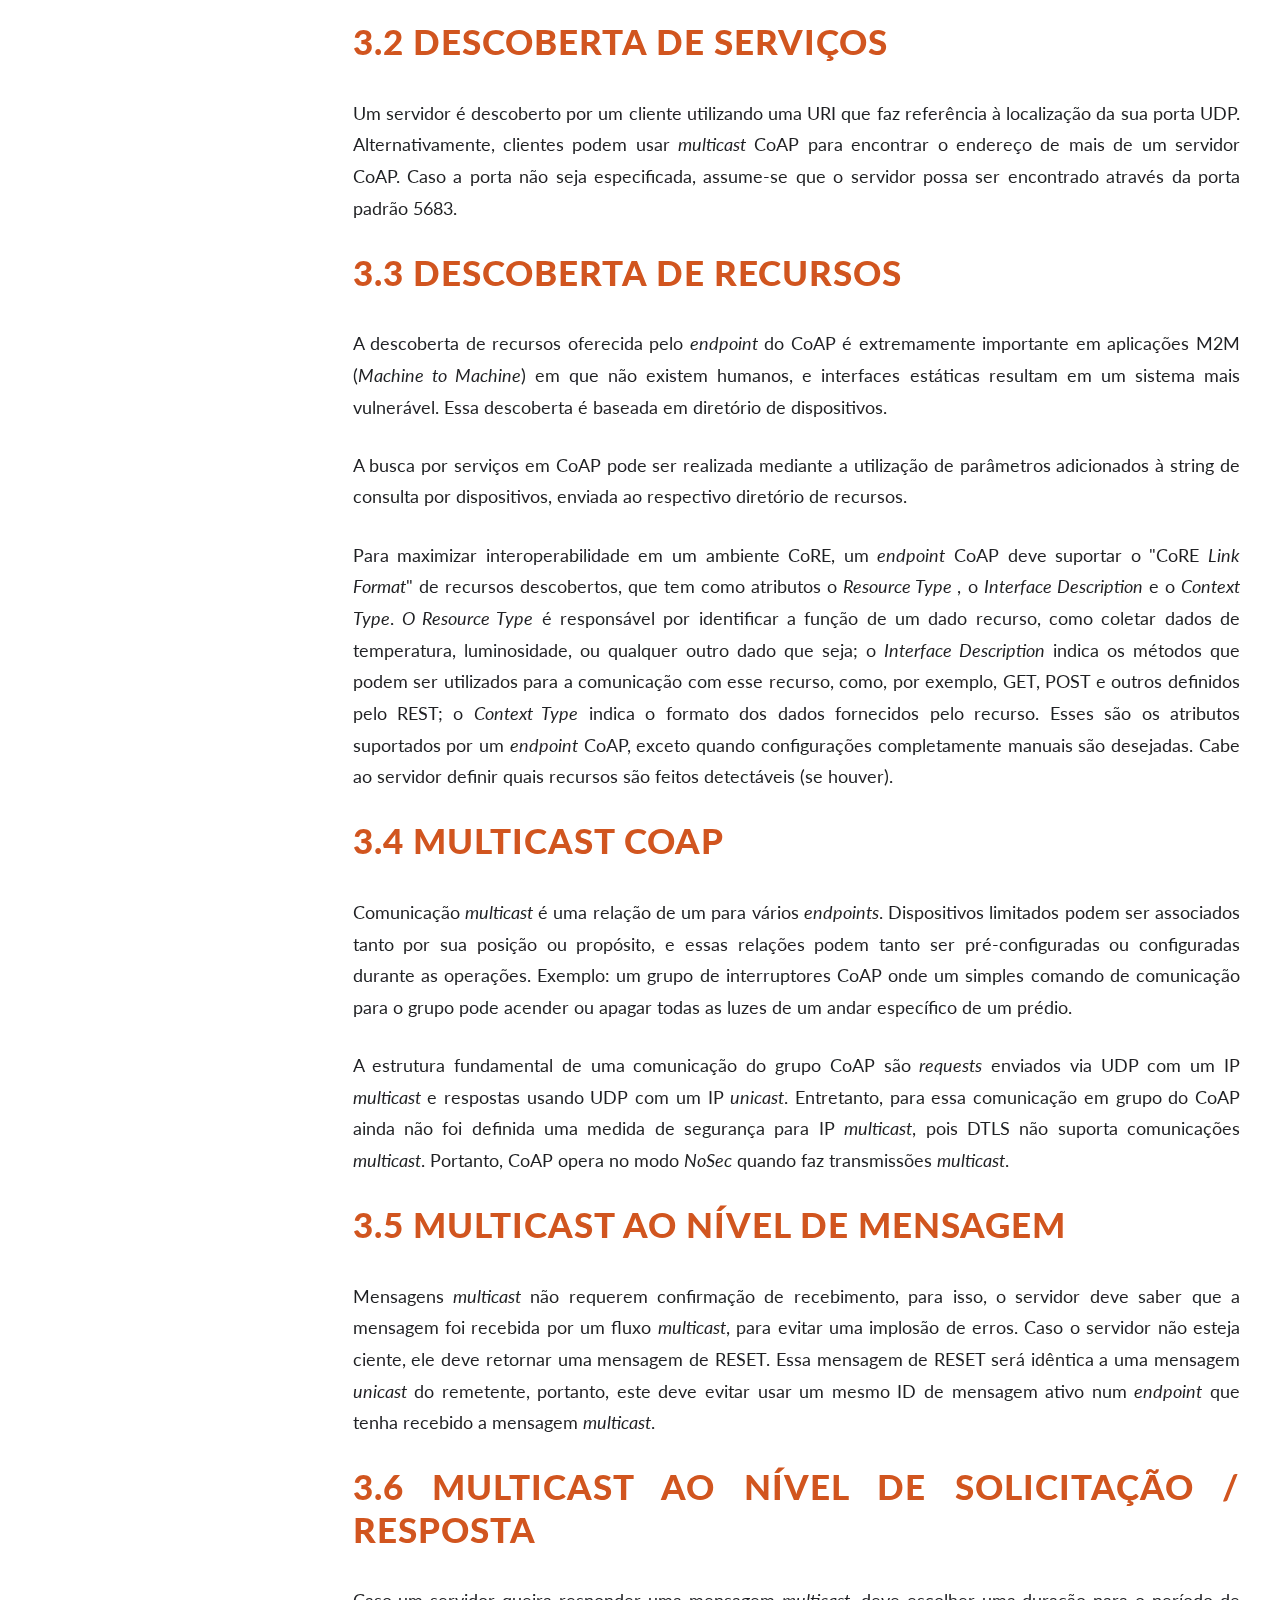
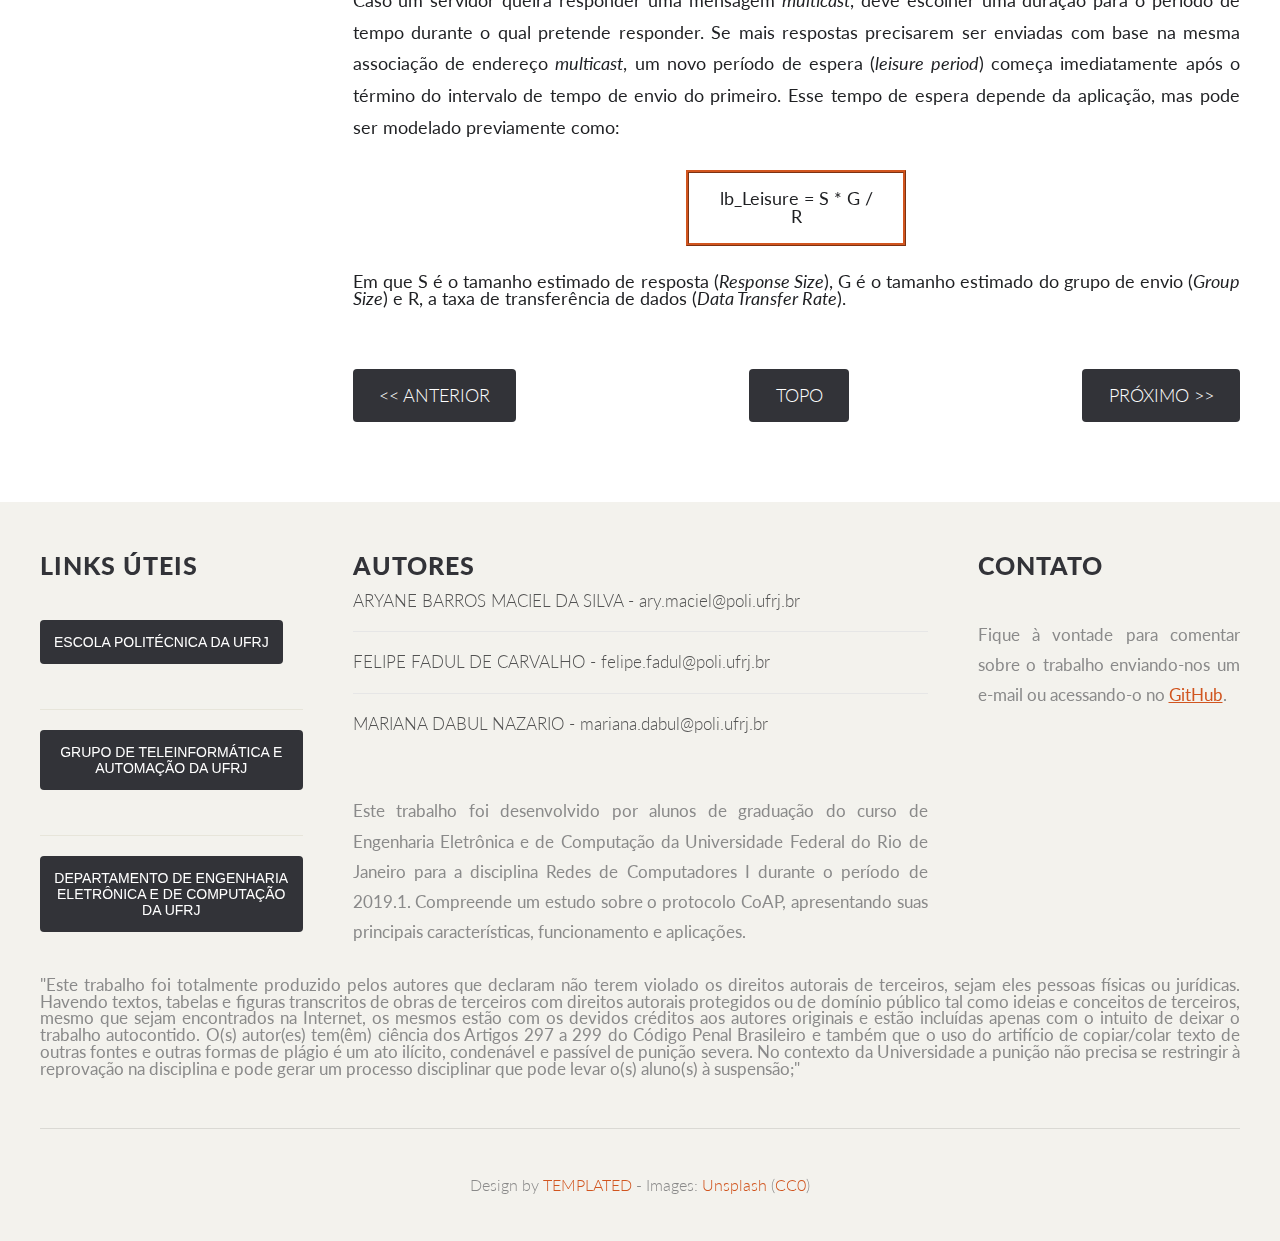
==== commit 81f1a1d7: "Adicionando link para o reposítório Git no rodapé." ====
--- a/aplicacoes.html
+++ b/aplicacoes.html
@@ -266,7 +266,10 @@
 								<h2>Contato</h2>
 							</header>
 							<div style="text-align: justify">
-								<p>Fique à vontade para comentar sobre o trabalho enviando-nos um email.</p>
+								<p>
+										Fique à vontade para comentar sobre o trabalho enviando-nos um e-mail ou acessando-o no 
+										<a href="https://github.com/felipefadul/CoAP" target="_blank">GitHub</a>.
+								</p>
 							</div>
 						</section>
 					</div>
--- a/css/style.css
+++ b/css/style.css
@@ -128,10 +128,6 @@
 		font-size: 1em;
 		color: #323338;
 	}
-
-	header .byline
-	{
-	}
 	
 /*********************************************************************************/
 /* Icons                                                                         */
@@ -143,10 +139,6 @@
 	{
 		text-decoration: none;
 	}
-
-		.fa.solo
-		{
-		}
 		
 			.fa.solo span
 			{
@@ -638,9 +630,6 @@
 	color: #FFFFFF;
 }
 
-ul.style3 .linkButton b {
-}
-
 ul.style3 .linkButton a {
 	color: #FFFFFF;
 }
